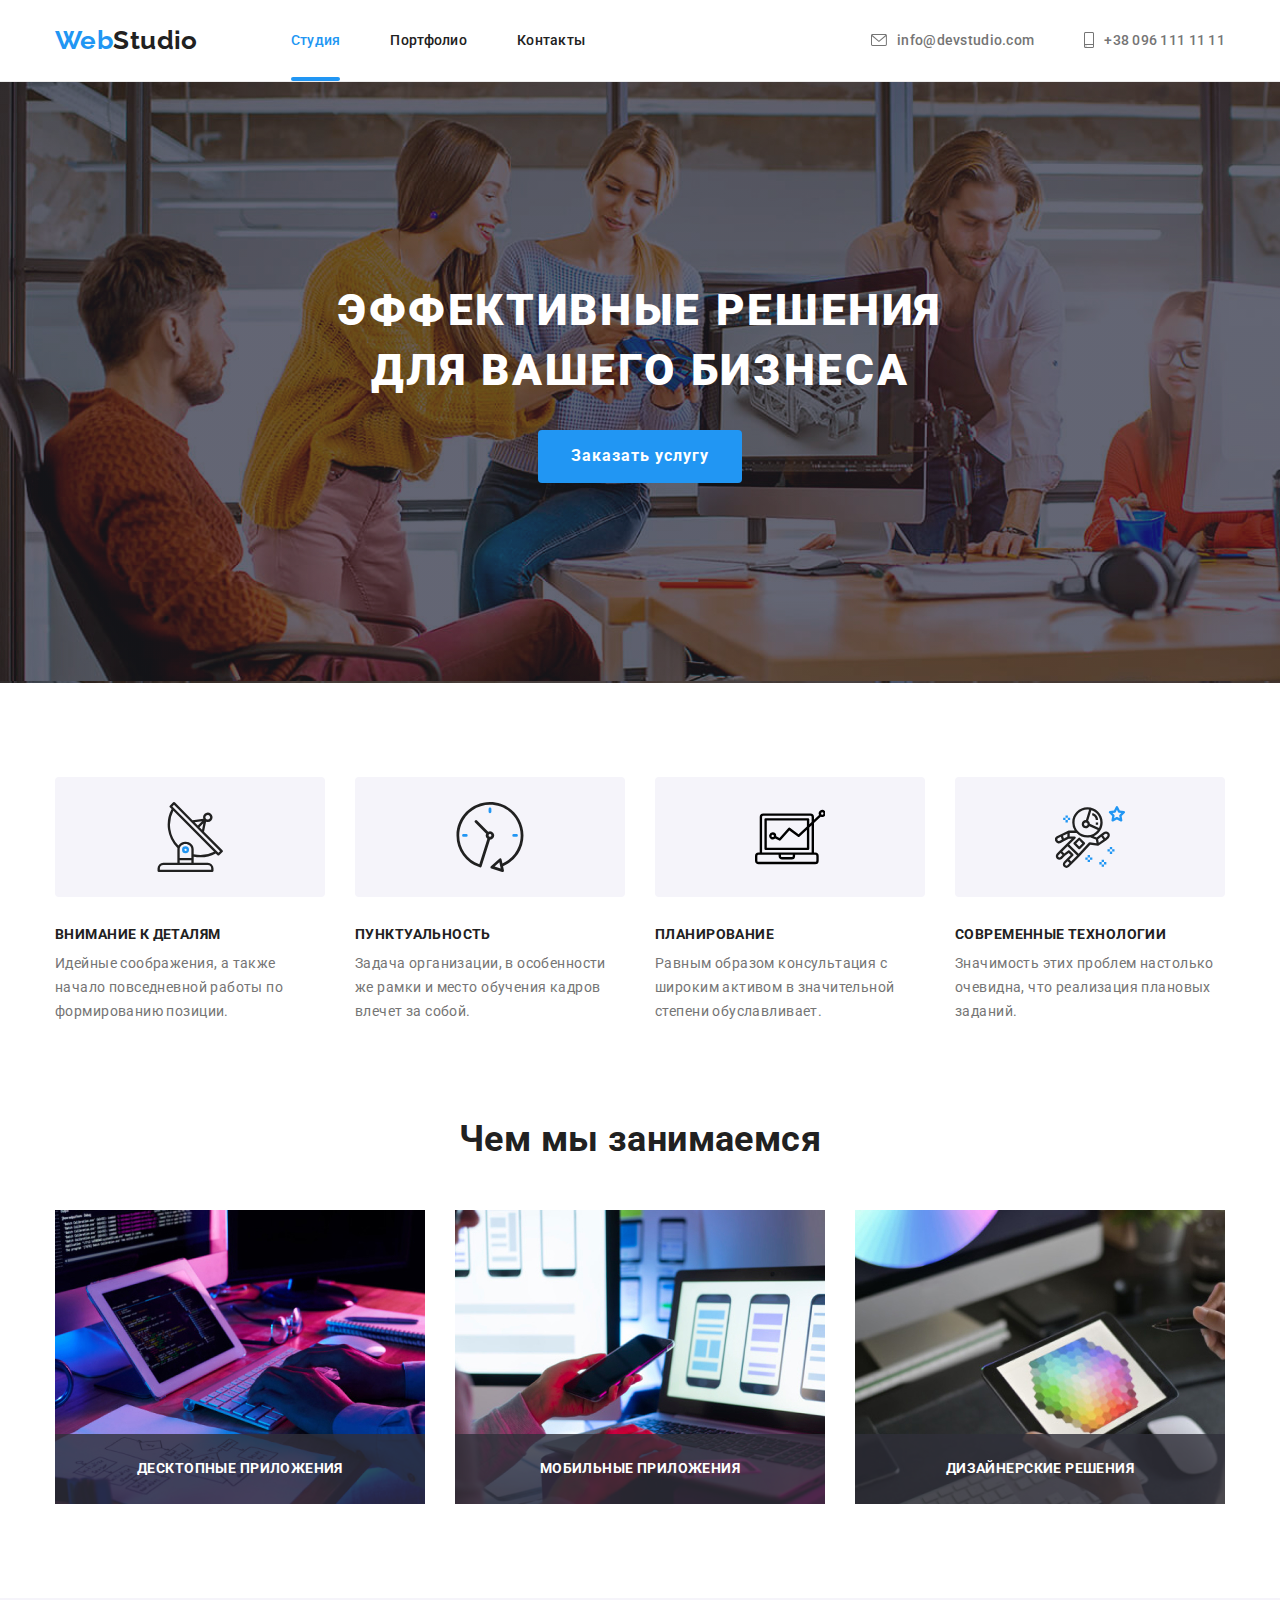
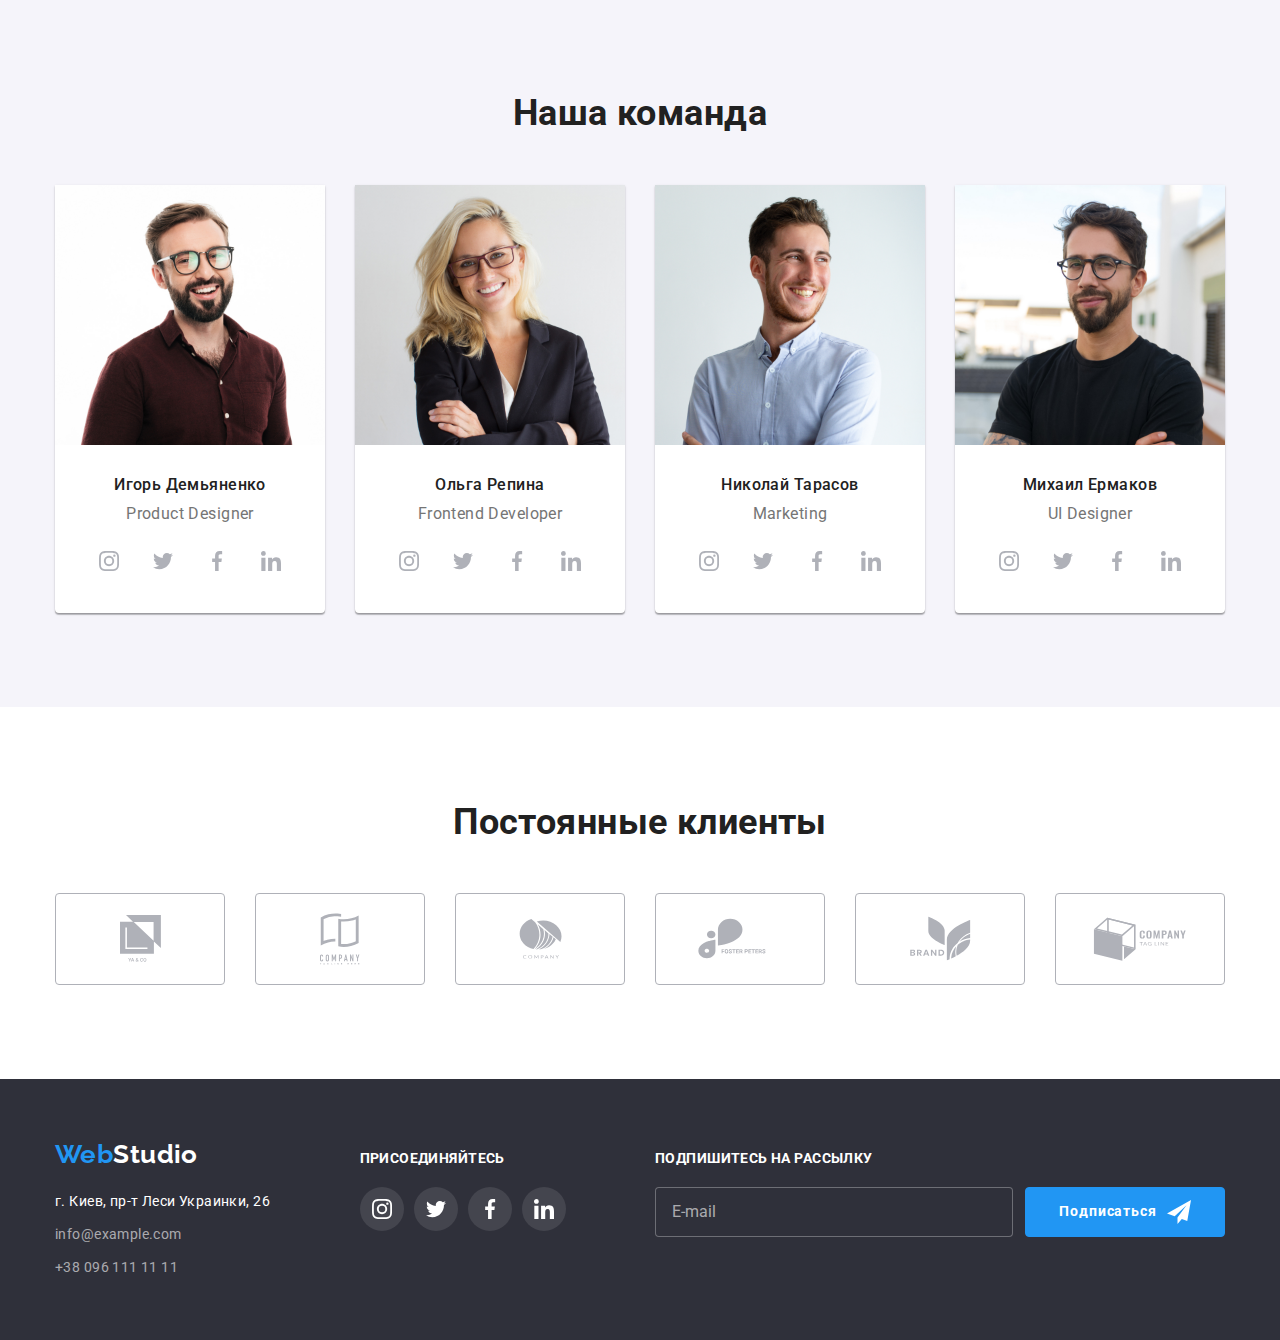
==== index.html @ b9727362 "Initial commit" ====
<!DOCTYPE html>
<html lang="ru">
  <head>
    <meta charset="UTF-8" />
    <meta http-equiv="X-UA-Compatible" content="IE=edge" />
    <meta name="viewport" content="width=device-width, initial-scale=1.0" />
    <title>HomeWork6</title>
    <link
      href="https://fonts.googleapis.com/css2?family=Raleway:wght@700&family=Roboto:wght@400;500;700;900&display=swap"
      rel="stylesheet"
    />
    <link
      rel="stylesheet"
      href="https://cdnjs.cloudflare.com/ajax/libs/modern-normalize/1.1.0/modern-normalize.min.css"
    />
    <link rel="stylesheet" href="./css/style.css" />
  </head>
  <body>
    <header class="page">
      <div class="container page-header">
        <nav class="page-nav">
          <a href="./index.html" class="logo link"><span class="logo-accent">Web</span>Studio</a>
          <ul class="site-nav page-list">
            <li class="item"><a href="./index.html" class="link current">Студия</a></li>
            <li class="item"><a href="./portfolio.html" class="link">Портфолио</a></li>
            <li class="item"><a href="/" class="link">Контакты</a></li>
          </ul>
        </nav>
        <ul class="contact page-list">
          <li class="item">
            <a class="link head" href="mailto:info@devstudio.com">
              <svg class="icon-mail">
                <use href="./images/icons.svg#icon-mail"></use>
              </svg>
              info@devstudio.com</a
            >
          </li>
          <li class="item">
            <a class="link head" href="tel:+380961111111">
              <svg class="icon-phone">
                <use href="./images/icons.svg#icon-phone"></use>
              </svg>
              +38 096 111 11 11</a
            >
          </li>
        </ul>
      </div>
    </header>
    <main>
      <section class="section service">
        <div class="container">
          <h1 class="service-title">Эффективные решения для вашего бизнеса</h1>
          <button type="button" class="service-button" data-modal-open>Заказать услугу</button>
        </div>
      </section>
      <section class="section advantages">
        <div class="container">
          <h2 class="visually-hidden">Преимуществa</h2>
          <ul class="advantages-list">
            <li class="item">
              <div class="item-icon">
                <svg class="advantages-icon">
                  <use href="./images/icons.svg#icon-telescop"></use>
                </svg>
              </div>
              <h3 class="advantages-title">Внимание к деталям</h3>
              <p class="advantages-description">
                Идейные соображения, а также начало повседневной работы по формированию позиции.
              </p>
            </li>
            <li class="item">
              <div class="item-icon">
                <svg class="advantages-icon">
                  <use href="./images/icons.svg#icon-clock"></use>
                </svg>
              </div>
              <h3 class="advantages-title">Пунктуальность</h3>
              <p class="advantages-description">
                Задача организации, в особенности же рамки и место обучения кадров влечет за собой.
              </p>
            </li>
            <li class="item">
              <div class="item-icon">
                <svg class="advantages-icon">
                  <use href="./images/icons.svg#icon-computer"></use>
                </svg>
              </div>
              <h3 class="advantages-title">Планирование</h3>
              <p class="advantages-description">
                Равным образом консультация с широким активом в значительной степени обуславливает.
              </p>
            </li>
            <li class="item">
              <div class="item-icon">
                <svg class="advantages-icon">
                  <use href="./images/icons.svg#icon-astronaut"></use>
                </svg>
              </div>
              <h3 class="advantages-title">Современные технологии</h3>
              <p class="advantages-description">
                Значимость этих проблем настолько очевидна, что реализация плановых заданий.
              </p>
            </li>
          </ul>
        </div>
      </section>
      <section class="section work">
        <div class="container">
          <h2 class="section-title">Чем мы занимаемся</h2>
          <ul class="work-list">
            <li class="item">
              <div class="card-work">
                <img src="./images/img1.jpg" alt="Программирование" />
                <p class="work-text">Десктопные приложения</p>
              </div>
            </li>
            <li class="item">
              <div class="card-work">
                <img src="./images/img2.jpg" alt="Приложения" />
                <p class="work-text">Мобильные приложения</p>
              </div>
            </li>
            <li class="item">
              <div class="card-work">
                <img src="./images/img3.jpg" alt="Моделирование" />
                <p class="work-text">Дизайнерские решения</p>
              </div>
            </li>
          </ul>
        </div>
      </section>
      <section class="section teams">
        <div class="container">
          <h2 class="section-title">Наша команда</h2>
          <ul class="teams-list">
            <li class="item">
              <div class="card">
                <div class="card-thumb">
                  <img src="./images/photo1.jpg" alt="Игорь Демьяненко" />
                </div>
                <div class="card-content">
                  <h3 class="teams-title">Игорь Демьяненко</h3>
                  <p class="teams-description">Product Designer</p>
                  <ul class="icon-list">
                    <li class="icon-item">
                      <a
                        href="https://www.instagram.com"
                        aria-label="instagram"
                        target="_blank"
                        rel="noreferrer noopener"
                      >
                        <svg class="icon-teams">
                          <use href="./images/icons.svg#icon-instagram"></use>
                        </svg>
                      </a>
                    </li>
                    <li class="icon-item">
                      <a
                        href="https://www.twitter.com"
                        aria-label="twitter"
                        target="_blank"
                        rel="noreferrer noopener"
                      >
                        <svg class="icon-teams">
                          <use href="./images/icons.svg#icon-twitter"></use>
                        </svg>
                      </a>
                    </li>
                    <li class="icon-item">
                      <a
                        href="https://www.facebook.com"
                        aria-label="facebook"
                        target="_blank"
                        rel="noreferrer noopener"
                      >
                        <svg class="icon-teams">
                          <use href="./images/icons.svg#icon-facebook"></use>
                        </svg>
                      </a>
                    </li>
                    <li class="icon-item">
                      <a
                        href="https://www.linkedin.com"
                        aria-label="linkedin"
                        target="_blank"
                        rel="noreferrer noopener"
                      >
                        <svg class="icon-teams">
                          <use href="./images/icons.svg#icon-linkedin"></use>
                        </svg>
                      </a>
                    </li>
                  </ul>
                </div>
              </div>
            </li>
            <li class="item">
              <div class="card">
                <div class="card-thumb">
                  <img src="./images/photo2.jpg" alt="Ольга Репина" />
                </div>
                <div class="card-content">
                  <h3 class="teams-title">Ольга Репина</h3>
                  <p class="teams-description">Frontend Developer</p>
                  <ul class="icon-list">
                    <li class="icon-item">
                      <a
                        href="https://www.instagram.com"
                        aria-label="instagram"
                        target="_blank"
                        rel="noreferrer noopener"
                      >
                        <svg class="icon-teams">
                          <use href="./images/icons.svg#icon-instagram"></use>
                        </svg>
                      </a>
                    </li>
                    <li class="icon-item">
                      <a
                        href="https://www.twitter.com"
                        aria-label="twitter"
                        target="_blank"
                        rel="noreferrer noopener"
                      >
                        <svg class="icon-teams">
                          <use href="./images/icons.svg#icon-twitter"></use>
                        </svg>
                      </a>
                    </li>
                    <li class="icon-item">
                      <a
                        href="https://www.facebook.com"
                        aria-label="facebook"
                        target="_blank"
                        rel="noreferrer noopener"
                      >
                        <svg class="icon-teams">
                          <use href="./images/icons.svg#icon-facebook"></use>
                        </svg>
                      </a>
                    </li>
                    <li class="icon-item">
                      <a
                        href="https://www.linkedin.com"
                        aria-label="linkedin"
                        target="_blank"
                        rel="noreferrer noopener"
                      >
                        <svg class="icon-teams">
                          <use href="./images/icons.svg#icon-linkedin"></use>
                        </svg>
                      </a>
                    </li>
                  </ul>
                </div>
              </div>
            </li>
            <li class="item">
              <div class="card">
                <div class="card-thumb">
                  <img src="./images/photo3.jpg" alt="Николай Тарасов" />
                </div>
                <div class="card-content">
                  <h3 class="teams-title">Николай Тарасов</h3>
                  <p class="teams-description">Marketing</p>
                  <ul class="icon-list">
                    <li class="icon-item">
                      <a
                        href="https://www.instagram.com"
                        aria-label="instagram"
                        target="_blank"
                        rel="noreferrer noopener"
                      >
                        <svg class="icon-teams">
                          <use href="./images/icons.svg#icon-instagram"></use>
                        </svg>
                      </a>
                    </li>
                    <li class="icon-item">
                      <a
                        href="https://www.twitter.com"
                        aria-label="twitter"
                        target="_blank"
                        rel="noreferrer noopener"
                      >
                        <svg class="icon-teams">
                          <use href="./images/icons.svg#icon-twitter"></use>
                        </svg>
                      </a>
                    </li>
                    <li class="icon-item">
                      <a
                        href="https://www.facebook.com"
                        aria-label="facebook"
                        target="_blank"
                        rel="noreferrer noopener"
                      >
                        <svg class="icon-teams">
                          <use href="./images/icons.svg#icon-facebook"></use>
                        </svg>
                      </a>
                    </li>
                    <li class="icon-item">
                      <a
                        href="https://www.linkedin.com"
                        aria-label="linkedin"
                        target="_blank"
                        rel="noreferrer noopener"
                      >
                        <svg class="icon-teams">
                          <use href="./images/icons.svg#icon-linkedin"></use>
                        </svg>
                      </a>
                    </li>
                  </ul>
                </div>
              </div>
            </li>
            <li class="item">
              <div class="card">
                <div class="card-thumb">
                  <img src="./images/photo4.jpg" alt="Михаил Ермаков" />
                </div>
                <div class="card-content">
                  <h3 class="teams-title">Михаил Ермаков</h3>
                  <p class="teams-description">UI Designer</p>
                  <ul class="icon-list">
                    <li class="icon-item">
                      <a
                        href="https://www.instagram.com"
                        aria-label="instagram"
                        target="_blank"
                        rel="noreferrer noopener"
                      >
                        <svg class="icon-teams">
                          <use href="./images/icons.svg#icon-instagram"></use>
                        </svg>
                      </a>
                    </li>
                    <li class="icon-item">
                      <a
                        href="https://www.twitter.com"
                        aria-label="twitter"
                        target="_blank"
                        rel="noreferrer noopener"
                      >
                        <svg class="icon-teams">
                          <use href="./images/icons.svg#icon-twitter"></use>
                        </svg>
                      </a>
                    </li>
                    <li class="icon-item">
                      <a
                        href="https://www.facebook.com"
                        aria-label="facebook"
                        target="_blank"
                        rel="noreferrer noopener"
                      >
                        <svg class="icon-teams">
                          <use href="./images/icons.svg#icon-facebook"></use>
                        </svg>
                      </a>
                    </li>
                    <li class="icon-item">
                      <a
                        href="https://www.linkedin.com"
                        aria-label="linkedin"
                        target="_blank"
                        rel="noreferrer noopener"
                      >
                        <svg class="icon-teams">
                          <use href="./images/icons.svg#icon-linkedin"></use>
                        </svg>
                      </a>
                    </li>
                  </ul>
                </div>
              </div>
            </li>
          </ul>
        </div>
      </section>
      <section class="section clients">
        <div class="container">
          <h2 class="section-title">Постоянные клиенты</h2>
          <ul class="clients-list">
            <li class="item-clients">
              <a class="" href="/">
                <svg class="icon-clients" width="41px" height="47px">
                  <use href="./images/icons.svg#icon-group-1"></use>
                </svg>
              </a>
            </li>
            <li class="item-clients">
              <a class="" href="/">
                <svg class="icon-clients" width="40px" height="52px">
                  <use href="./images/icons.svg#icon-group-2"></use>
                </svg>
              </a>
            </li>
            <li class="item-clients">
              <a class="" href="/">
                <svg class="icon-clients" width="43px" height="41px">
                  <use href="./images/icons.svg#icon-group-3"></use>
                </svg>
              </a>
            </li>
            <li class="item-clients">
              <a class="" href="/">
                <svg class="icon-clients" width="84px" height="41px">
                  <use href="./images/icons.svg#icon-group-4"></use>
                </svg>
              </a>
            </li>
            <li class="item-clients">
              <a class="" href="/">
                <svg class="icon-clients" width="63px" height="45px">
                  <use href="./images/icons.svg#icon-group-5"></use>
                </svg>
              </a>
            </li>
            <li class="item-clients">
              <a class="" href="/">
                <svg class="icon-clients" width="94px" height="44px">
                  <use href="./images/icons.svg#icon-group-6"></use>
                </svg>
              </a>
            </li>
          </ul>
        </div>
      </section>
    </main>
    <footer class="footer">
      <div class="container">
        <div class="footer-wraper">
          <div class="container-address">
            <a href="./index.html" class="logo link"><span class="logo-accent">Web</span>Studio</a>
            <address>
              <ul class="footer-list link">
                <li class="item">
                  <a
                    href="https://www.google.com/maps/place/%D0%B1%D1%83%D0%BB.+%D0%9B%D0%B5%D1%81%D0%B8+%D0%A3%D0%BA%D1%80%D0%B0%D0%B8%D0%BD%D0%BA%D0%B8,+26,+%D0%9A%D0%B8%D0%B5%D0%B2,+02000/@50.4265807,30.5383858,17z/data=!4m13!1m7!3m6!1s0x40d4cf0e033ecbe9:0x57a4dffefec77da0!2z0LHRg9C7LiDQm9C10YHQuCDQo9C60YDQsNC40L3QutC4LCAyNiwg0JrQuNC10LIsIDAyMDAw!3b1!8m2!3d50.4265807!4d30.5383858!3m4!1s0x40d4cf0e033ecbe9:0x57a4dffefec77da0!8m2!3d50.4265807!4d30.5383858"
                    target="_blank"
                    rel="noopener noreferrer"
                    class="address maps link"
                    >г. Киев, пр-т Леси Украинки, 26</a
                  >
                </li>
                <li class="item">
                  <a href="mailto:info@example.com" class="address link">info@example.com</a>
                </li>
                <li class="item">
                  <a href="tel:+380961111111" class="address link">+38 096 111 11 11</a>
                </li>
              </ul>
            </address>
          </div>
          <div class="container-address">
            <p class="description-footer">присоединяйтесь</p>
            <ul class="footer-list-icon">
              <li class="footer-item">
                <a
                  href="https://www.instagram.com"
                  aria-label="instagram"
                  target="_blank"
                  rel="noreferrer noopener"
                >
                  <svg class="icon-footer">
                    <use href="./images/icons.svg#icon-instagram"></use>
                  </svg>
                </a>
              </li>
              <li class="footer-item">
                <a
                  href="https://www.twitter.com"
                  aria-label="twitter"
                  target="_blank"
                  rel="noreferrer noopener"
                >
                  <svg class="icon-footer">
                    <use href="./images/icons.svg#icon-twitter"></use>
                  </svg>
                </a>
              </li>
              <li class="footer-item">
                <a
                  href="https://www.facebook.com"
                  aria-label="facebook"
                  target="_blank"
                  rel="noreferrer noopener"
                >
                  <svg class="icon-footer">
                    <use href="./images/icons.svg#icon-facebook"></use>
                  </svg>
                </a>
              </li>
              <li class="footer-item">
                <a
                  href="https://www.linkedin.com"
                  aria-label="linkedin"
                  target="_blank"
                  rel="noreferrer noopener"
                >
                  <svg class="icon-footer">
                    <use href="./images/icons.svg#icon-linkedin"></use>
                  </svg>
                </a>
              </li>
            </ul>
          </div>
          <div class="container-address">
            <p class="description-footer">Подпишитесь на рассылку</p>
            <form class="form-footer">
              <label class="form-footer-label">
                <input class="form-input-mail" type="email" name="mail" placeholder="E-mail" />
              </label>
              <button class="footer-button" type="submit">
                Подписаться
                <svg class="icon-footer-send">
                  <use href="./images/icons.svg#icon-icon-send"></use>
                </svg>
              </button>
            </form>
          </div>
        </div>
      </div>
    </footer>
    <div class="backdrop is-hidden" data-modal>
      <div class="modal">
        <button class="button-modal" type="button" data-modal-close>
          <svg class="svg-modal">
            <use href="./images/icons.svg#icon-close"></use>
          </svg>
        </button>
        <p class="modal-description">Оставьте свои данные, мы вам перезвоним</p>
        <form class="modal-form">
          <div class="modal-group">
            <label class="modal-form-label">
              <input class="modal-form-input" type="text" name="name" />
              <svg class="modal-form-svg">
                <use href="./images/icons.svg#icon-person-black"></use>
              </svg>
              <span class="label-text">Имя</span>
            </label>
          </div>
          <div class="modal-group">
            <label class="modal-form-label">
              <input class="modal-form-input" type="tel" name="tel" />
              <svg class="modal-form-svg">
                <use href="./images/icons.svg#icon-phone-black"></use>
              </svg>
              <span class="label-text">Телефон</span>
            </label>
          </div>
          <div class="modal-group">
            <label class="modal-form-label">
              <input class="modal-form-input" type="email" name="mail" />
              <svg class="modal-form-svg">
                <use href="./images/icons.svg#icon-email-black"></use>
              </svg>
              <span class="label-text">Почта</span>
            </label>
          </div>
          <div class="modal-group textarea">
            <label class="modal-form-label">
              <textarea
                class="modal-form-textarea"
                name="comment"
                cols="30"
                rows="10"
                placeholder="Введите текст"
              ></textarea>
              <span class="label-textarea">Комментарий</span>
            </label>
          </div>
          <label class="modal-form-checkbox">
            <input class="checkbox" type="checkbox" name="agree" />
            <span class="checkbox-icon"></span>
            Соглашаюсь с рассылкой и принимаю
            <a class="link-form" href="/">Условия договора</a>
          </label>
          <button class="button-form" type="submit">Отправить</button>
        </form>
      </div>
    </div>
    <script src="./js/modal.js"></script>
  </body>
</html>
---- css/style.css ----
:root {
  --primary-text-color: #757575;
  --title-text-color: #212121;
  --secondary-title-color: #ffffff;
  --background-color: #ffffff;
  --secondary-background-color: #f5f4fa;
  --third-background-color: #2f303a;
  --accent-color: #2196f3;
  --footer-text-color: rgba(255, 255, 255, 0.6);
  --accent-color-focus: #188ce8;
  --card-set-gap: 30px;
}

body {
  background-color: var(--background-color);
  color: var(--primary-text-color);

  font-size: 14px;
  font-family: 'Roboto', sans-serif;
  letter-spacing: 0.03em;
}

.container {
  margin-left: auto;
  margin-right: auto;
  padding: 0 15px;
  width: 1200px;
}

img {
  display: block;
  max-width: 100%;
  width: auto;
  height: auto;
}

.section {
  padding-top: 94px;
  padding-bottom: 94px;
}

.link {
  text-decoration: none;
}

.page-list,
.advantages-list,
.work-list,
.teams-list,
.footer-list,
.jobs-list,
.icon-list,
.clients-list,
.footer-list-icon {
  margin-top: 0;
  margin-bottom: 0;
  padding: 0;
  list-style: none;
}

.visually-hidden {
  position: absolute;
  width: 1px;
  height: 1px;
  margin: -1px;
  border: 0;
  padding: 0;

  white-space: nowrap;
  clip-path: inset(100%);
  clip: rect(0 0 0 0);
  overflow: hidden;
}

/* header */

.page {
  outline: 1px solid #ececec;
  background-color: var(--background-color);
}

.page-header {
  display: flex;
}

.logo {
  color: var(--title-text-color);

  font-family: 'Raleway', sans-serif;
  font-weight: 700;
  font-size: 26px;
  line-height: 1.2;
}

.logo-accent {
  color: var(--accent-color);
}

/* site-nav */
.page-nav {
  display: flex;
  align-items: center;
}

.site-nav {
  display: flex;
  margin-left: 93px;
}

.site-nav .item + .item {
  margin-left: 50px;
}

.contact {
  display: flex;
  margin-left: auto;
}

.contact .item + .item {
  margin-left: 50px;
}

.link.current {
  color: var(--accent-color);
}

.link.current::after {
  position: absolute;
  left: 0;
  bottom: 0;

  content: '';
  display: block;
  width: 100%;
  height: 4px;
  background-color: var(--accent-color);
  border-radius: 2px;
}

.site-nav a {
  position: relative;
  display: block;
  padding-top: 32px;
  padding-bottom: 32px;

  color: var(--title-text-color);
  font-weight: 500;
  line-height: 1.2;
  letter-spacing: 0.02em;

  transition: color 250ms cubic-bezier(0.4, 0, 0.2, 1);
}
.site-nav a:hover,
.site-nav a:focus {
  color: var(--accent-color);
}

.link.head {
  display: flex;
  align-items: center;
  padding-top: 32px;
  padding-bottom: 32px;

  color: var(--primary-text-color);
  font-weight: 500;
  line-height: 1.2;
  letter-spacing: 0.02em;
  fill: #757575;

  transition: color 250ms cubic-bezier(0.4, 0, 0.2, 1);
}

.link.head:hover,
.link.head:focus {
  color: var(--accent-color);
}

.icon-mail {
  margin-right: 10px;
  width: 16px;
  height: 12px;
  fill: currentColor;
}

.icon-phone {
  margin-right: 10px;
  width: 10px;
  height: 16px;
  fill: currentColor;
}

/* main */
/* service */

.service {
  max-width: 1600px;
  margin-left: auto;
  margin-right: auto;
  padding: 200px 0;

  background-color: var(--third-background-color);
  text-align: center;
  background-image: linear-gradient(to right, rgba(47, 48, 58, 0.4), rgba(47, 48, 58, 0.4)),
    url(../images/bgc.jpg);
}

.service-title {
  margin-top: 0;
  margin-bottom: 30px;
  margin-left: auto;
  margin-right: auto;
  width: 696px;

  color: var(--secondary-title-color);
  font-weight: 900;
  font-size: 44px;
  line-height: 1.36;
  letter-spacing: 0.06em;
  text-transform: uppercase;
}
.service-button {
  margin: 0 auto;

  border-radius: 4px;
  border: 1px solid transparent;
  padding: 10px 32px;
  min-width: 200px;

  color: var(--secondary-title-color);
  background-color: var(--accent-color);
  cursor: pointer;
  font-weight: 700;
  font-size: 16px;
  line-height: 1.88;
  display: flex;
  align-items: center;
  letter-spacing: 0.06em;

  transition: background-color 250ms cubic-bezier(0.4, 0, 0.2, 1);
}

.service-button:hover,
.service-button:focus {
  background-color: var(--accent-color-focus);
}

.section-title {
  margin-top: 0;
  margin-bottom: 50px;
  color: var(--title-text-color);

  font-size: 36px;
  line-height: 1.17;
  text-align: center;
}

/* section advantages*/

.advantages-title {
  margin-top: 0;
  margin-bottom: 10px;

  color: var(--title-text-color);
  font-size: 14px;
  line-height: 1.14;
  text-transform: uppercase;
}

.advantages-description {
  margin-top: 0;
  margin-bottom: 0;

  line-height: 1.71;
}

.advantages-list {
  display: flex;
  flex-wrap: wrap;
  margin-left: calc(-1 * var(--card-set-gap));
  margin-top: calc(-1 * var(--card-set-gap));
}

.advantages-list .item {
  flex-basis: calc(100% / 4 - var(--card-set-gap));
  margin-left: var(--card-set-gap);
  margin-top: var(--card-set-gap);
}

.item-icon {
  display: flex;
  justify-content: center;
  align-items: center;
  background: #f5f4fa;
  border-radius: 4px;
  margin-bottom: 30px;
  height: 120px;
}

.advantages-icon {
  width: 70px;
  height: 70px;
}

/* section work */

.section.work {
  padding-top: 0;
}

.work-list {
  display: flex;
  flex-wrap: wrap;
  margin-left: calc(-1 * var(--card-set-gap));
  margin-top: calc(-1 * var(--card-set-gap));
}

.work-list .item {
  flex-basis: calc(100% / 3 - var(--card-set-gap));
  margin-left: var(--card-set-gap);
  margin-top: var(--card-set-gap);
}

.card-work {
  position: relative;
}

.work-text {
  position: absolute;
  bottom: 0;
  left: 0;

  margin: 0;
  padding: 27px 0;
  width: 100%;
  background-color: rgba(47, 48, 58, 0.8);
  font-weight: 700;
  line-height: 1.14;
  text-align: center;
  text-transform: uppercase;
  color: var(--secondary-title-color);
}

/* section teams */

.section.teams {
  background-color: var(--secondary-background-color);
}

.teams-list {
  display: flex;
  flex-wrap: wrap;
  margin-left: calc(-1 * var(--card-set-gap));
  margin-top: calc(-1 * var(--card-set-gap));
}

.teams-list .item {
  flex-basis: calc(100% / 4 - var(--card-set-gap));
  margin-left: var(--card-set-gap);
  margin-top: var(--card-set-gap);

  text-align: center;
}

.card {
  background-color: var(--secondary-title-color);
  box-shadow: 0px 1px 3px rgba(0, 0, 0, 0.12), 0px 1px 1px rgba(0, 0, 0, 0.14),
    0px 2px 1px rgba(0, 0, 0, 0.2);
  border-radius: 0px 0px 4px 4px;
}

.card-content {
  padding: 30px 0;
}

.teams-title {
  margin-top: 0;
  margin-bottom: 10px;

  color: var(--title-text-color);
  font-weight: 500;
  font-size: 16px;
  line-height: 1.19;
}

.teams-description {
  margin-top: 0;
  margin-bottom: 16px;

  font-size: 16px;
  line-height: 1.19;
}

.icon-list {
  display: flex;
  flex-wrap: wrap;
  justify-content: center;
}

.icon-item + .icon-item {
  margin-left: 10px;
}

.icon-item a {
  display: flex;
  align-items: center;
  justify-content: center;
  width: 44px;
  height: 44px;
  border-radius: 50%;
  fill: #afb1b8;

  transition: background-color 250ms cubic-bezier(0.4, 0, 0.2, 1),
    fill 250ms cubic-bezier(0.4, 0, 0.2, 1);
}

.icon-item a:hover,
.icon-item a:focus {
  background-color: var(--accent-color);
  fill: #ffffff;
}

.icon-teams {
  width: 20px;
  height: 20px;
}

/* section clients */
.clients-list {
  display: flex;
  flex-wrap: wrap;
  justify-content: space-between;
}

.item-clients + .item-clients {
  margin-left: 30px;
}

.item-clients a {
  display: flex;
  align-items: center;
  justify-content: center;
  width: 170px;
  height: 92px;
  fill: #afb1b8;
  border: 1px solid #afb1b8;
  border-radius: 4px;

  transition: fill 250ms cubic-bezier(0.4, 0, 0.2, 1), border 250ms cubic-bezier(0.4, 0, 0.2, 1);
}

.item-clients a:hover,
.item-clients a:focus {
  fill: var(--accent-color);
  border: 1px solid var(--accent-color);
}

/* footer */
.footer-wraper {
  display: flex;
  flex-wrap: wrap;
  align-items: baseline;
  justify-content: space-between;
  padding: 0;
}

.footer {
  padding: 60px 0;
  background-color: var(--third-background-color);
}

.footer .logo {
  display: block;
  margin-bottom: 20px;

  color: var(--secondary-title-color);
}

.address {
  color: var(--footer-text-color);

  font-style: normal;
  line-height: 1.71;

  transition: color 250ms cubic-bezier(0.4, 0, 0.2, 1);
}
.address:hover,
.address:focus {
  color: var(--accent-color);
}

.address.maps {
  color: var(--secondary-title-color);
}

.footer-list .item:not(:last-child) {
  margin-bottom: 9px;
}
.description-footer {
  margin-top: 0;
  margin-bottom: 20px;
  font-weight: 700;
  line-height: 1.14;
  text-transform: uppercase;
  color: var(--secondary-title-color);
}

.footer-list-icon {
  display: flex;
  flex-wrap: wrap;
}

.footer-item + .footer-item {
  margin-left: 10px;
}

.footer-item a {
  display: flex;
  align-items: center;
  justify-content: center;
  width: 44px;
  height: 44px;
  border-radius: 50%;
  background-color: rgba(255, 255, 255, 0.1);

  transition: background-color 250ms cubic-bezier(0.4, 0, 0.2, 1);
}

.icon-footer {
  fill: var(--background-color);
  width: 20px;
  height: 20px;
}

.footer-item a:hover,
.footer-item a:focus {
  background-color: var(--accent-color);
}

.form-footer {
  display: flex;
}

.form-input-mail {
  width: 358px;
  height: 50px;
  padding-left: 16px;
  padding-top: 15px;
  padding-bottom: 15px;
  margin-right: 12px;
  outline: none;
  border: 1px solid rgba(255, 255, 255, 0.3);
  border-radius: 4px;
  background-color: var(--third-background-color);
  color: var(--secondary-title-color);
}

.form-footer-label:focus-within > .form-input-mail {
  border-color: var(--accent-color);
}

.form-input-mail::placeholder {
  font-size: 16px;
  line-height: 1.25;
  color: rgba(255, 255, 255, 0.6);
}

.footer-button {
  display: flex;
  align-items: center;
  justify-content: center;

  width: 200px;
  border-radius: 4px;
  border: 1px solid var(--accent-color);
  background-color: var(--accent-color);

  font-weight: 700;
  line-height: 1.88;
  letter-spacing: 0.06em;
  color: var(--secondary-title-color);
  cursor: pointer;
}

.icon-footer-send {
  margin-left: 10px;
  width: 24px;
  height: 24px;
}

/* portfolio */

/* main Работы */

.list-button:hover,
.list-button:focus {
  color: var(--secondary-title-color);
  background-color: var(--accent-color);
  box-shadow: 0px 3px 1px rgba(0, 0, 0, 0.1), 0px 1px 2px rgba(0, 0, 0, 0.08),
    0px 2px 2px rgba(0, 0, 0, 0.12);
}

.list-button {
  padding: 6px 22px;
  border: 1px solid transparent;
  border-radius: 4px;

  font-weight: 500;
  font-size: 16px;
  line-height: 1.62;
  text-align: center;

  transition: color 250ms cubic-bezier(0.4, 0, 0.2, 1),
    background-color 250ms cubic-bezier(0.4, 0, 0.2, 1),
    box-shadow 250ms cubic-bezier(0.4, 0, 0.2, 1);
}
.jobs-list.button {
  display: flex;
  margin-bottom: 50px;
  justify-content: center;
}

.button .item + .item {
  margin-left: 8px;
}

.list-button.active {
  background-color: var(--accent-color);
  color: var(--secondary-title-color);
}

.jobs-title {
  margin-top: 0;
  margin-bottom: 4px;

  color: var(--title-text-color);
  font-size: 18px;
  line-height: 2;
  letter-spacing: 0.06em;
}

.jobs-description {
  margin-top: 0;
  margin-bottom: 0;

  color: var(--primary-text-color);
  font-size: 16px;
  line-height: 1.88;
}

.jobs-card {
  border: 1px solid rgba(238, 238, 238, 1);
}

.card-img {
  position: relative;
  overflow: hidden;
}

.card-text {
  position: absolute;
  top: 0;
  left: 0;

  margin: 0;
  padding: 63px 24px;
  height: 100%;
  font-size: 18px;
  line-height: 1.56;
  color: var(--secondary-title-color);
  background-color: rgba(33, 150, 243, 0.9);
  opacity: 0;
  transform: translateY(100%);
  transition: transform 250ms cubic-bezier(0.4, 0, 0.2, 1);
}

.jobs-card:hover .card-text,
.jobs-card:focus .card-text {
  opacity: 1;
  transform: translateY(0);
}

.card-link {
  display: flex;
  flex-wrap: wrap;
  margin-top: calc(-1 * var(--card-set-gap));
  margin-left: calc(-1 * var(--card-set-gap));
}

.card-link .item {
  flex-basis: calc(100% / 3 - var(--card-set-gap));
  margin-top: var(--card-set-gap);
  margin-left: var(--card-set-gap);
}

.img-content {
  padding: 20px 24px;
}

.jobs-card a {
  display: block;

  transition: box-shadow 250ms cubic-bezier(0.4, 0, 0.2, 1);
}

.jobs-card a:hover {
  box-shadow: 0px 1px 1px rgba(0, 0, 0, 0.12), 0px 4px 4px rgba(0, 0, 0, 0.06),
    1px 4px 6px rgba(0, 0, 0, 0.16);
}

/* modal */
.backdrop.is-hidden {
  opacity: 0;
  pointer-events: none;
  visibility: hidden;
}

.backdrop {
  position: fixed;
  top: 0;
  left: 0;
  width: 100%;
  height: 100%;
  background-color: rgba(0, 0, 0, 0.2);
  opacity: 1;

  transition: opacity 250ms cubic-bezier(0.4, 0, 0.2, 1);
}

.backdrop.is-hidden .modal {
  transform: scale(0.9) translate(-50%, -50%);
}

.modal {
  position: absolute;
  top: 50%;
  left: 50%;
  min-width: 528px;
  min-height: 581px;
  background-color: var(--background-color);

  transform: scale(1) translate(-50%, -50%);
  transition: transform 250ms cubic-bezier(0.4, 0, 0.2, 1);
}

.button-modal {
  display: block;
  margin-left: auto;
  padding-top: 8px;
  padding-right: 8px;
  border: 0;
  background-color: #ffffff;
}

.svg-modal {
  width: 30px;
  height: 30px;
  fill: #000;
  stroke: rgba(0, 0, 0, 0.1);
  cursor: pointer;
  transition: fill 250ms cubic-bezier(0.4, 0, 0.2, 1);
}

.button-modal:focus .svg-modal {
  fill: var(--accent-color);
}

.svg-modal:hover {
  fill: var(--accent-color);
}

.modal-form {
  padding-left: 40px;
  padding-right: 40px;
}

.modal-description {
  margin: 0;
  margin-bottom: 30px;
  font-weight: 700;
  font-size: 20px;
  line-height: 1.15;
  text-align: center;

  color: var(--title-text-color);
}

.modal-group {
  position: relative;
  margin-bottom: 28px;
}

.modal-form-label {
  display: block;
}

.modal-group.textarea {
  margin-bottom: 20px;
}

.modal-form-label:focus-within > .modal-form-svg {
  fill: var(--accent-color);
}
.modal-form-label:focus-within > .modal-form-input {
  border-color: var(--accent-color);
}

.label-text {
  position: absolute;
  top: -50%;
  left: 0;
}

.modal-form-svg {
  position: absolute;
  width: 18px;
  height: 18px;
  top: 50%;
  left: 12px;
  transform: translateY(-50%);
  fill: #000;
}

.modal-form-input {
  padding-left: 42px;
  width: 100%;
  height: 40px;
  outline: none;
  border: 1px solid rgba(33, 33, 33, 0.2);
  border-radius: 4px;
}

.modal-form-label:focus-within > .modal-form-input {
  border-color: #2196f3;
}

.label-text,
.label-textarea {
  margin-bottom: 4px;
}

.label-textarea {
  position: absolute;
  top: -25%;
  left: 0;
  transform: translateY(80%);
}
.modal-form-textarea {
  padding: 12px 16px;
  resize: none;
  width: 100%;
  height: 130px;
  outline: none;
  border: 1px solid rgba(33, 33, 33, 0.2);
  border-radius: 4px;
}

.modal-form-textarea:focus {
  border-color: var(--accent-color);
}

.modal-form-textarea::placeholder {
  font-size: 14px;
  line-height: 1.14;
  letter-spacing: 0.01em;
  color: rgba(117, 117, 117, 0.5);
}

.modal-form-checkbox {
  display: flex;
  justify-content: center;
  margin-bottom: 30px;
}

.checkbox {
  position: absolute;
  width: 1px;
  height: 1px;
  border: 0;
  padding: 0;
  clip: rect(0 0 0 0);
  overflow: hidden;
}

.checkbox-icon {
  display: block;
  margin-right: 7px;
  width: 16px;
  height: 15px;
  border: 2px solid var(--title-text-color);
  border-radius: 2px;
}

.checkbox:checked + .checkbox-icon {
  border-color: var(--accent-color);
  background-color: var(--accent-color);
  background-image: url(../images/icon-check.svg);
  background-size: contain;
  background-origin: border-box;
}

.link-form {
  margin-left: 5px;
  color: var(--accent-color);
}

.button-form {
  display: flex;
  justify-content: center;

  margin: 0 auto;
  border-radius: 4px;
  border: 1px solid transparent;
  box-shadow: 0px 4px 4px rgba(0, 0, 0, 0.15);
  padding: 10px 32px;
  min-width: 200px;
  color: var(--secondary-title-color);
  background-color: var(--accent-color);
  cursor: pointer;
  font-weight: 700;
  font-size: 16px;
  line-height: 1.88;
  letter-spacing: 0.06em;

  transition: background-color 250ms cubic-bezier(0.4, 0, 0.2, 1);
}
.button-form:hover,
.button-form:focus {
  background-color: var(--accent-color-focus);
}
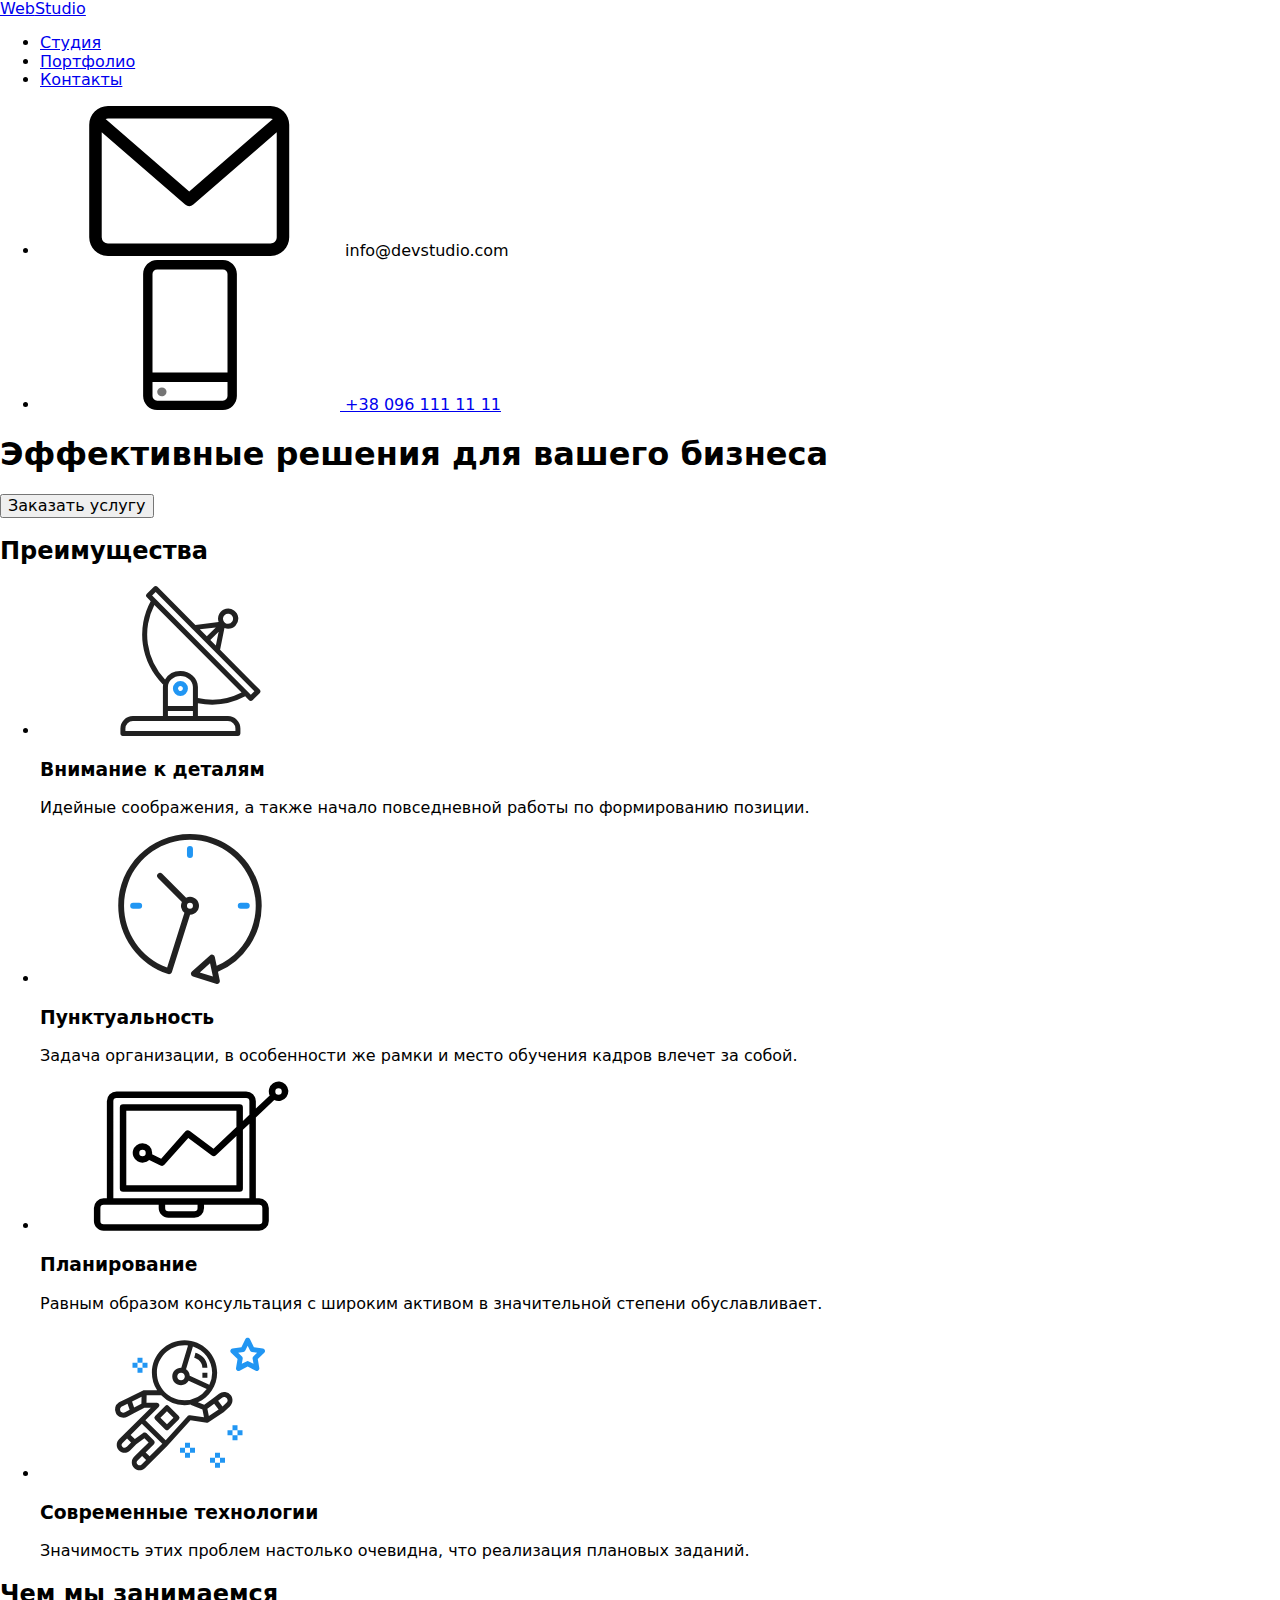
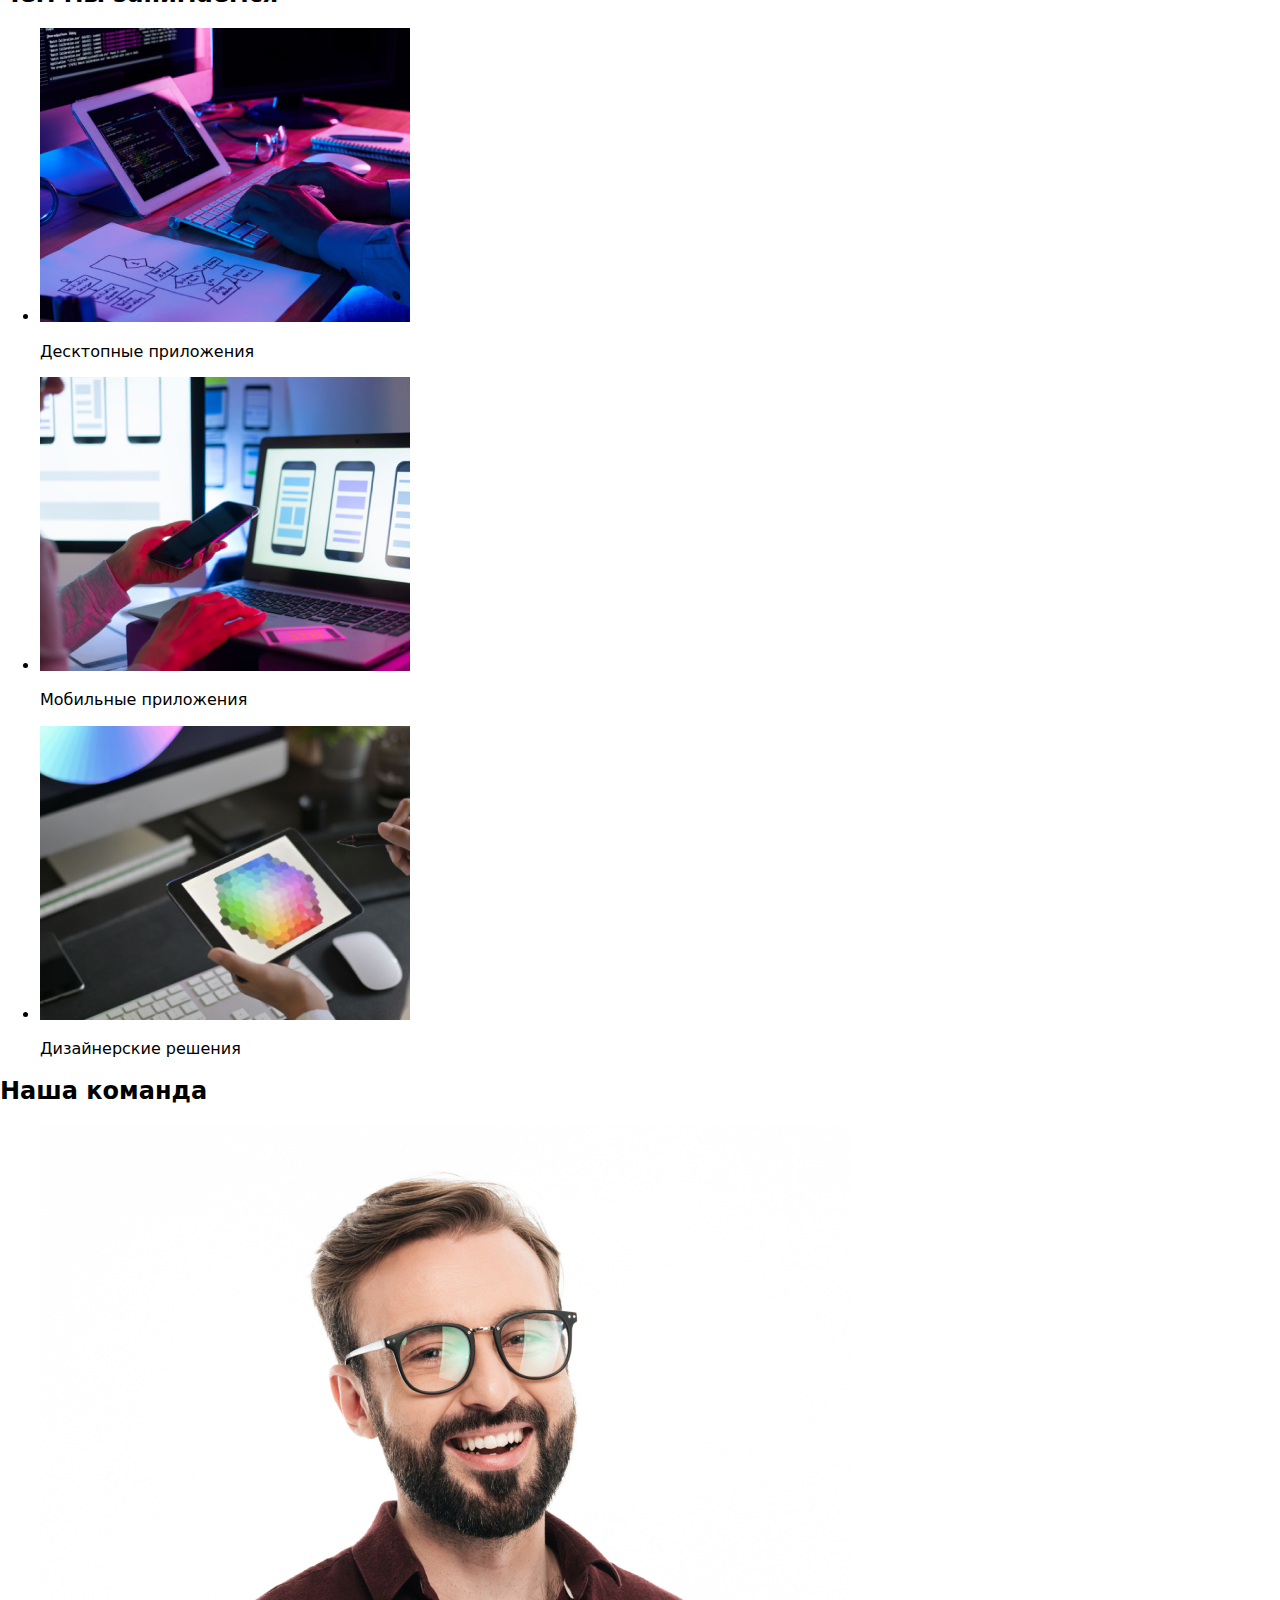
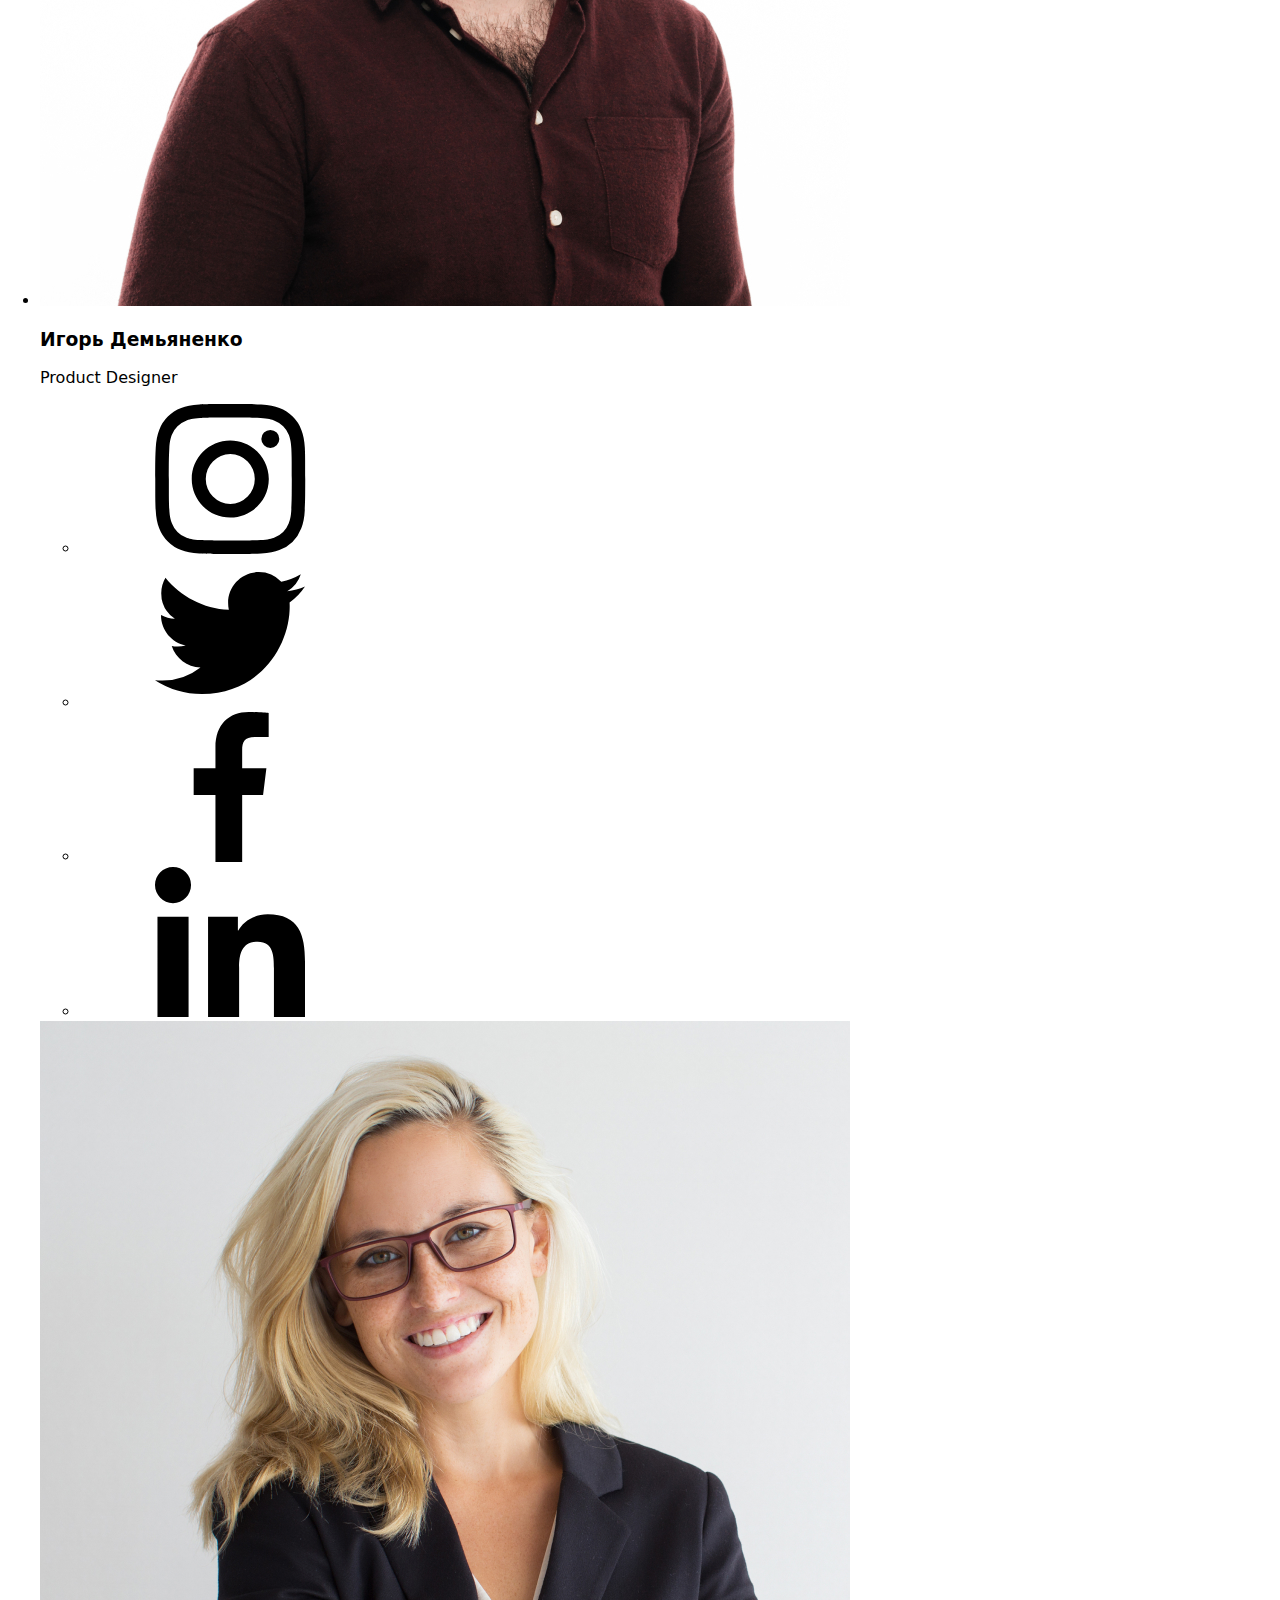
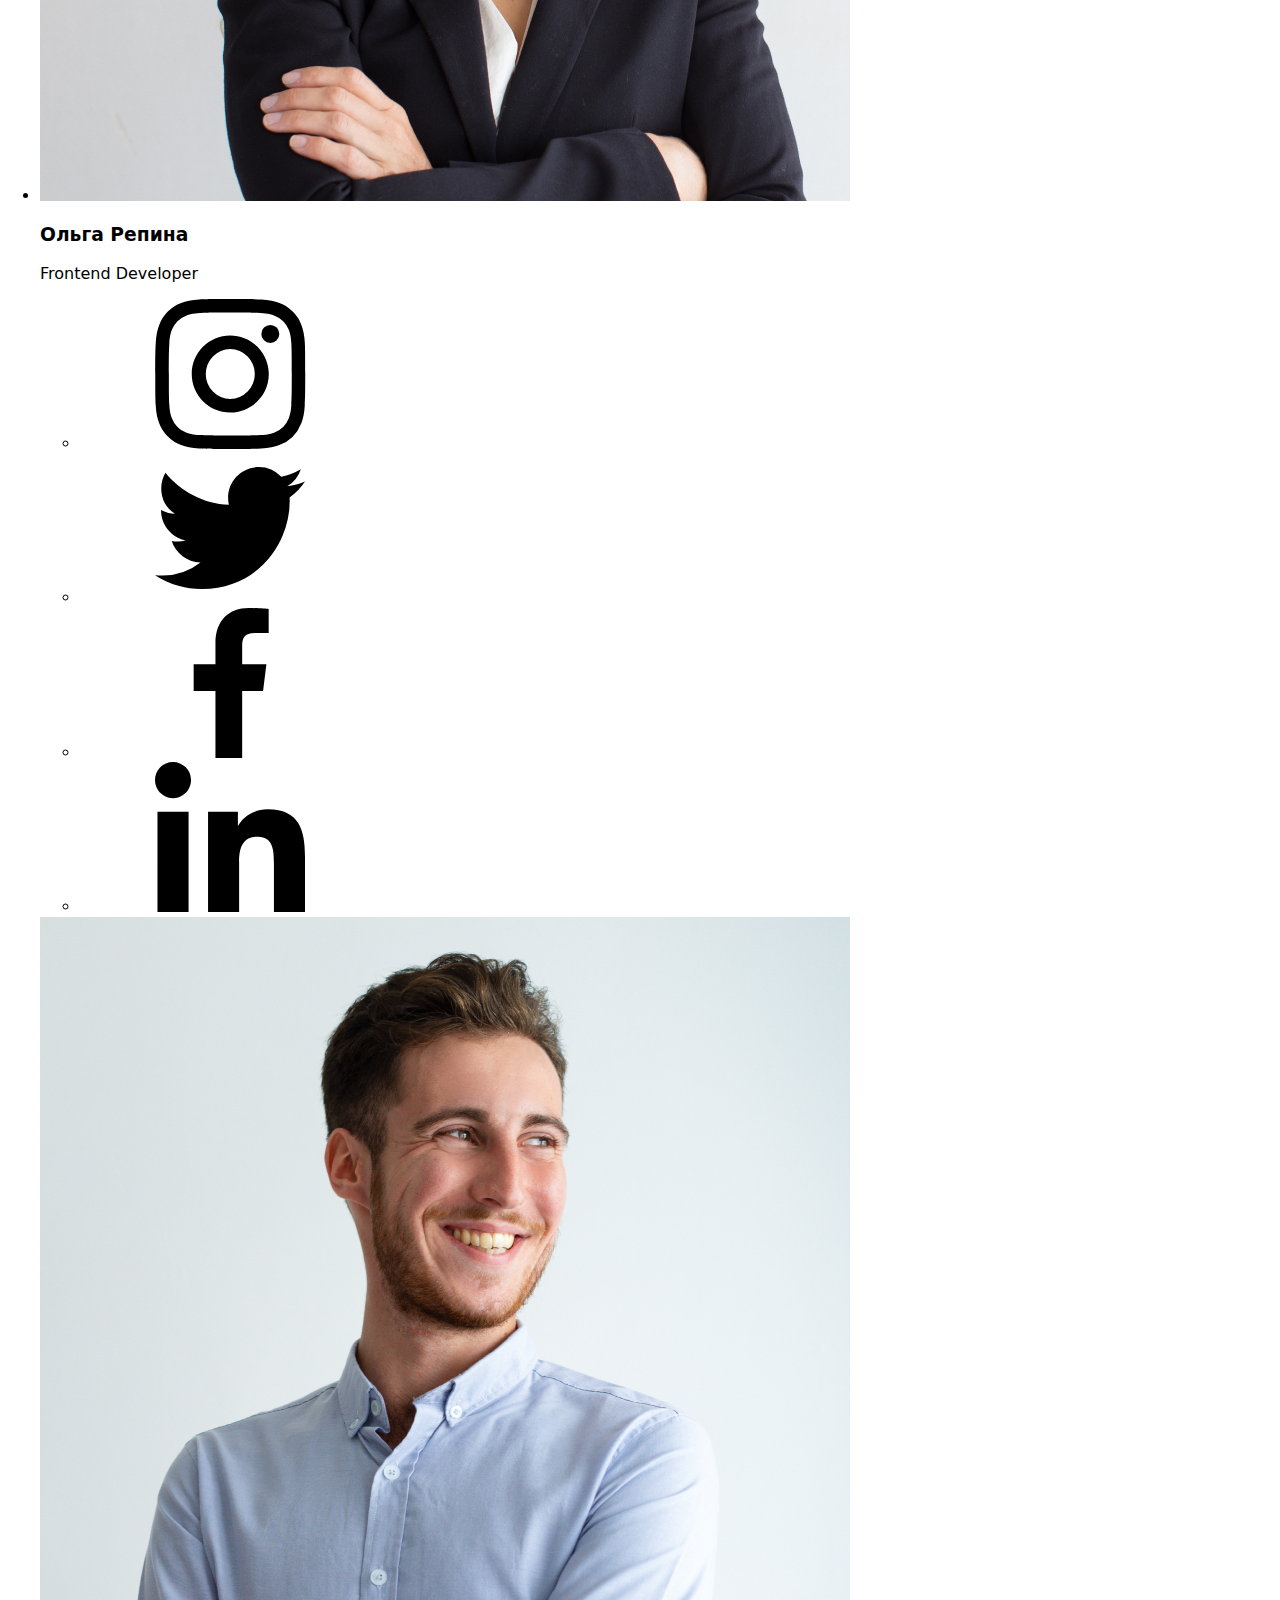
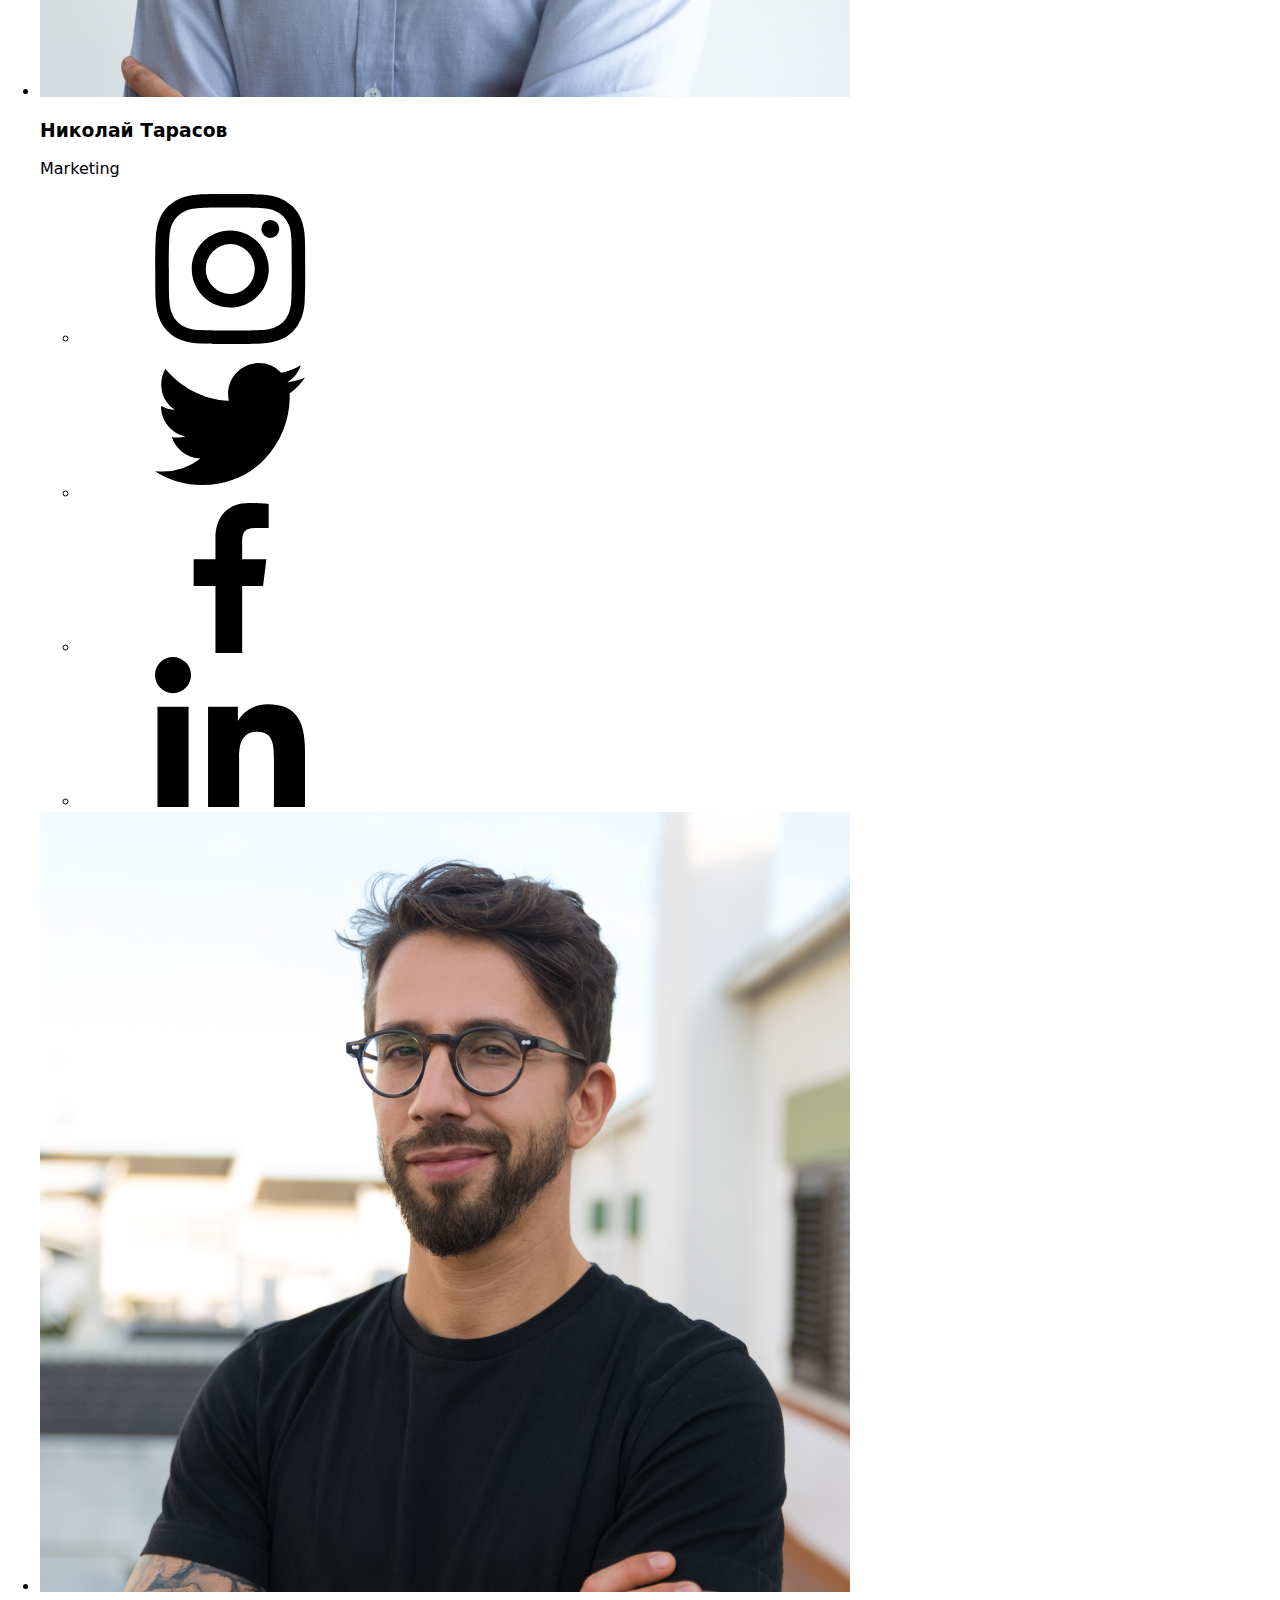
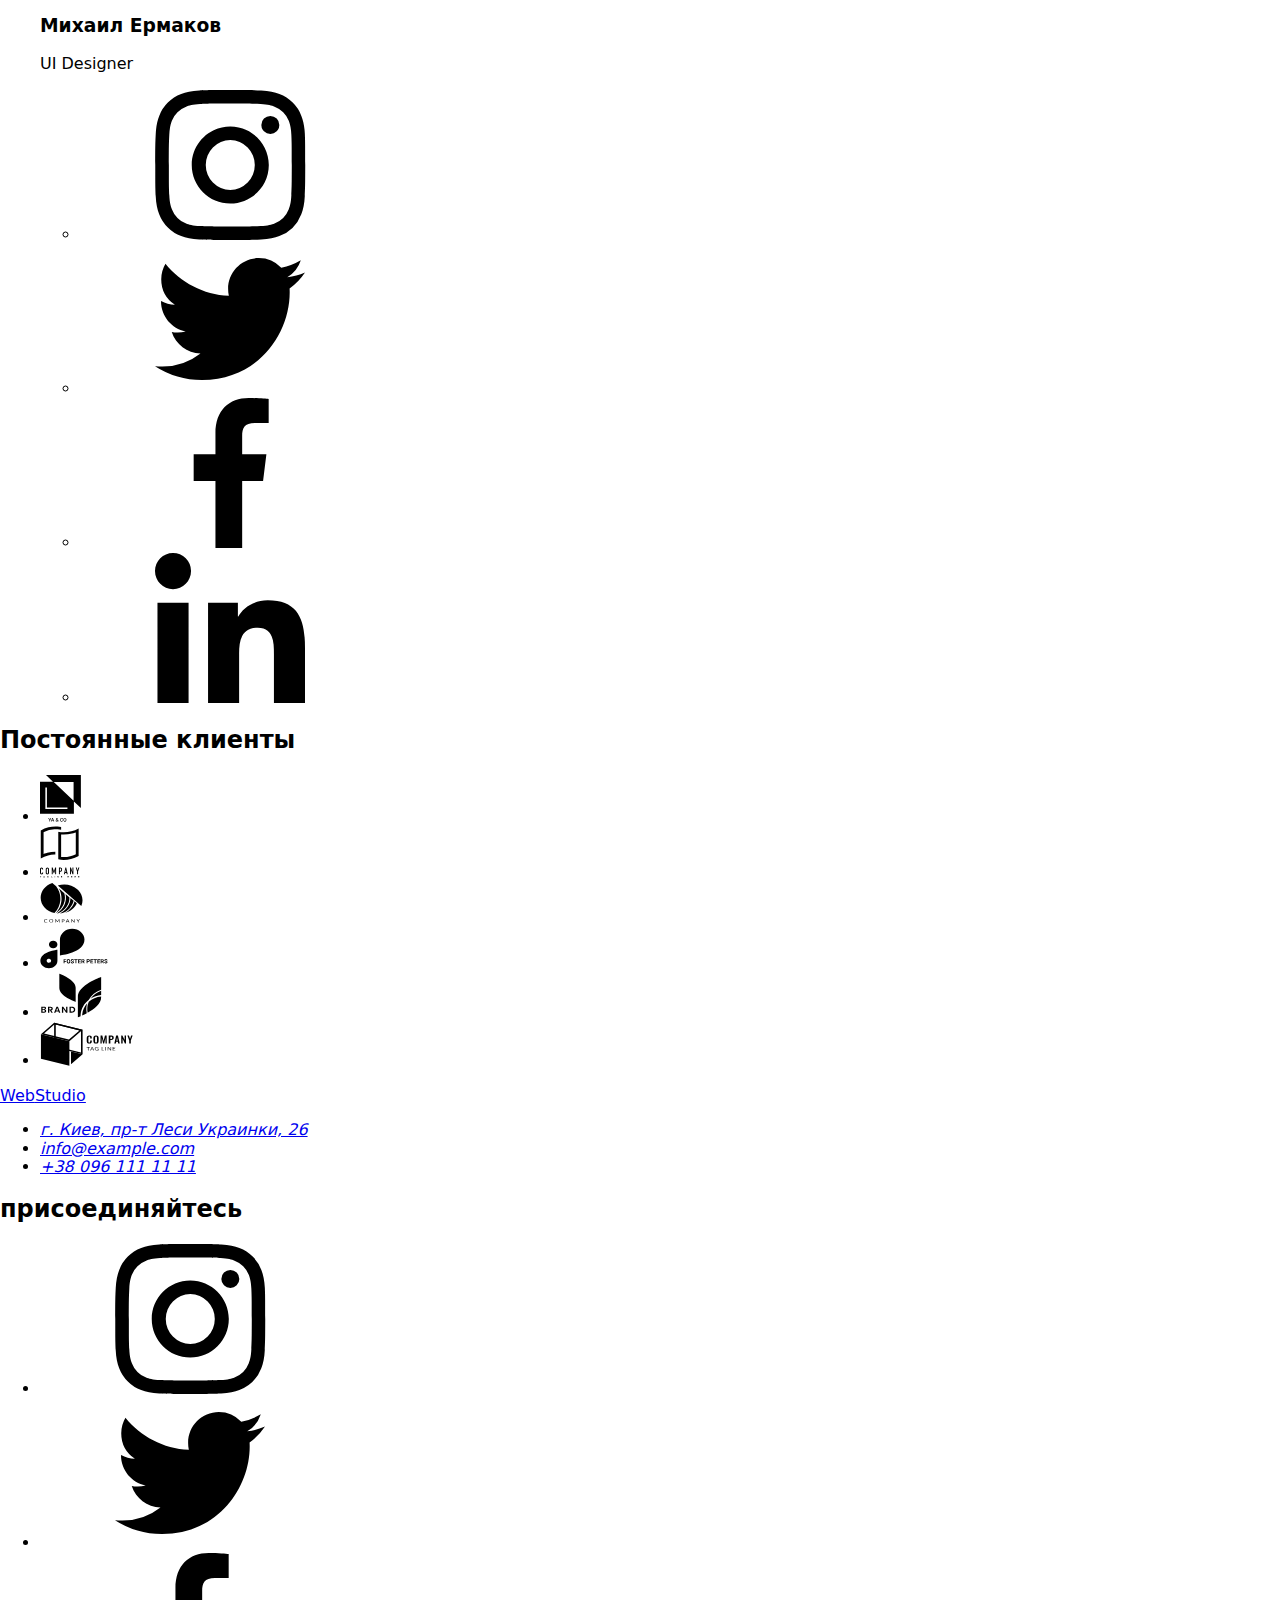
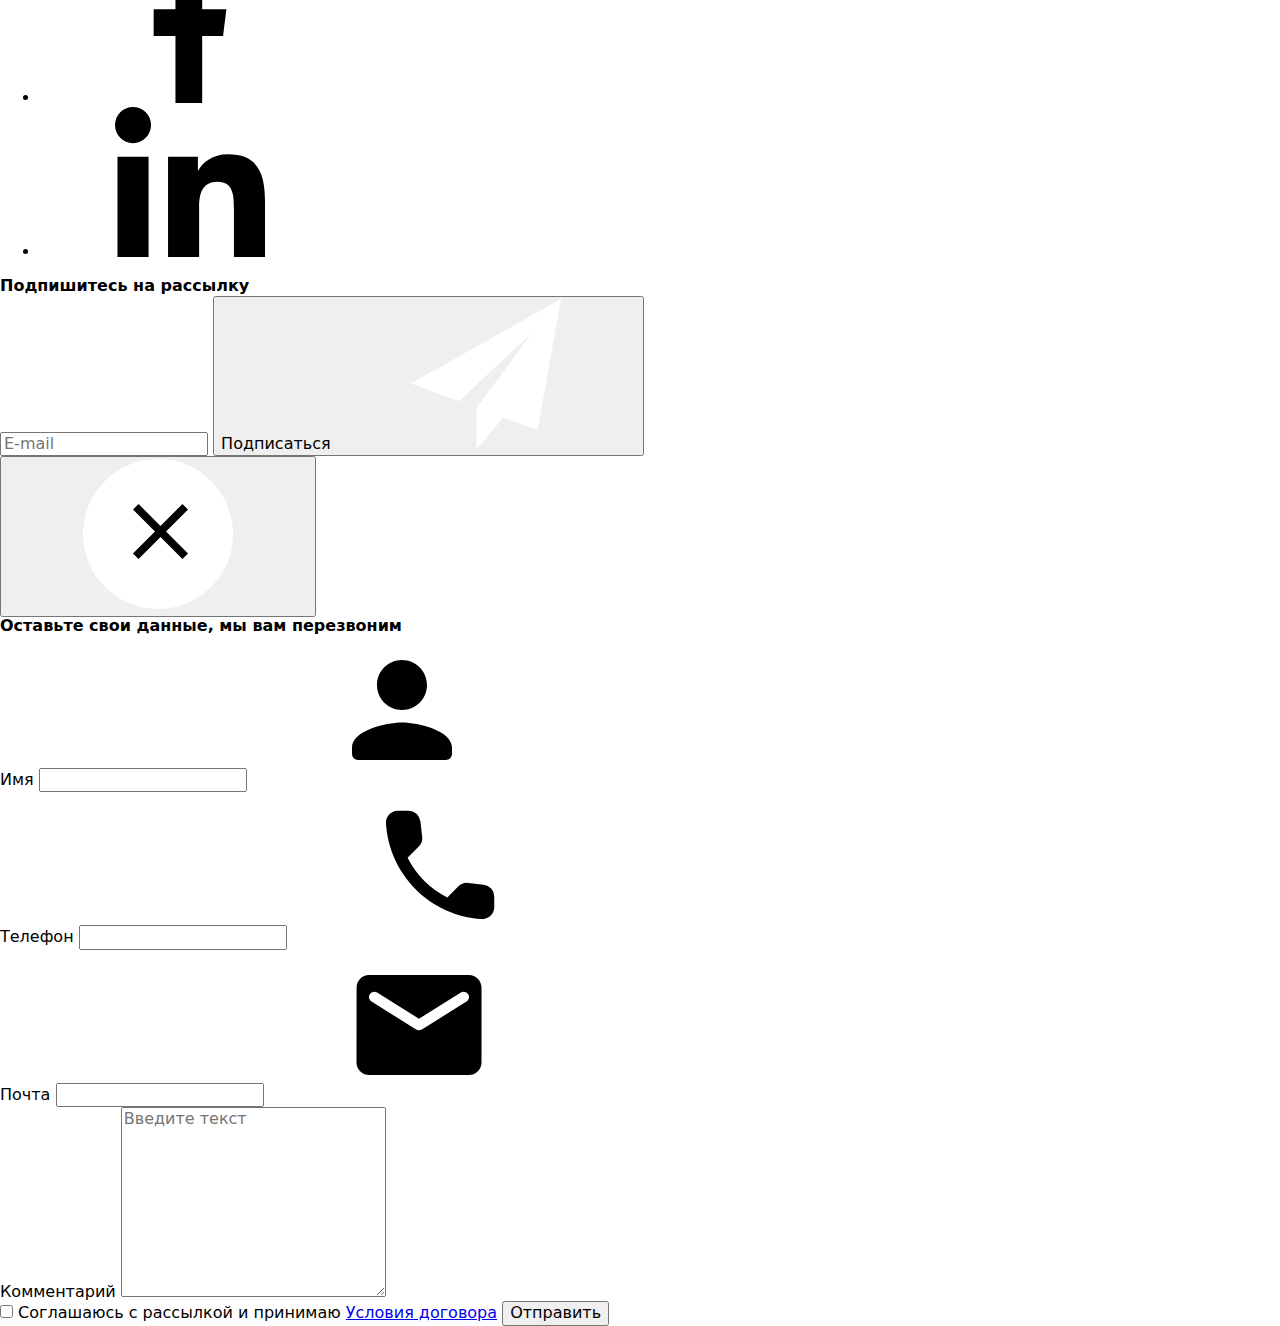
==== commit f5c2a106: "add" ====
--- a/index.html
+++ b/index.html
@@ -4,7 +4,7 @@
     <meta charset="UTF-8" />
     <meta http-equiv="X-UA-Compatible" content="IE=edge" />
     <meta name="viewport" content="width=device-width, initial-scale=1.0" />
-    <title>HomeWork6</title>
+    <title>HomeWork7</title>
     <link
       href="https://fonts.googleapis.com/css2?family=Raleway:wght@700&family=Roboto:wght@400;500;700;900&display=swap"
       rel="stylesheet"
@@ -13,31 +13,40 @@
       rel="stylesheet"
       href="https://cdnjs.cloudflare.com/ajax/libs/modern-normalize/1.1.0/modern-normalize.min.css"
     />
-    <link rel="stylesheet" href="./css/style.css" />
+    <link rel="stylesheet" href="./css/main.min.css" />
   </head>
   <body>
-    <header class="page">
+    <header class="header header--border">
       <div class="container page-header">
-        <nav class="page-nav">
-          <a href="./index.html" class="logo link"><span class="logo-accent">Web</span>Studio</a>
-          <ul class="site-nav page-list">
-            <li class="item"><a href="./index.html" class="link current">Студия</a></li>
-            <li class="item"><a href="./portfolio.html" class="link">Портфолио</a></li>
-            <li class="item"><a href="/" class="link">Контакты</a></li>
+        <nav class="navigation">
+          <a href="./index.html" class="logo logo__theme--light link">
+            <span class="logo__accent">Web</span>Studio</a
+          >
+
+          <ul class="navigation__list list">
+            <li class="navigation__item">
+              <a href="./index.html" class="navigation__link navigation__link--current link"
+                >Студия</a
+              >
+            </li>
+            <li class="navigation__item">
+              <a href="./portfolio.html" class="navigation__link link">Портфолио</a>
+            </li>
+            <li class="navigation__item"><a href="/" class="navigation__link link">Контакты</a></li>
           </ul>
         </nav>
-        <ul class="contact page-list">
-          <li class="item">
-            <a class="link head" href="mailto:info@devstudio.com">
-              <svg class="icon-mail">
+        <ul class="contact list">
+          <li class="contact__item">
+            <a class="contact__link link" hrel="mailto:info@devstudio.com">
+              <svg class="contact__icon">
                 <use href="./images/icons.svg#icon-mail"></use>
               </svg>
               info@devstudio.com</a
             >
           </li>
-          <li class="item">
-            <a class="link head" href="tel:+380961111111">
-              <svg class="icon-phone">
+          <li class="contact__item">
+            <a class="contact__link link" href="tel:+380961111111">
+              <svg class="contact__icon">
                 <use href="./images/icons.svg#icon-phone"></use>
               </svg>
               +38 096 111 11 11</a
@@ -47,381 +56,393 @@
       </div>
     </header>
     <main>
-      <section class="section service">
+      <section class="service service--overlay">
         <div class="container">
-          <h1 class="service-title">Эффективные решения для вашего бизнеса</h1>
-          <button type="button" class="service-button" data-modal-open>Заказать услугу</button>
+          <h1 class="service__title">Эффективные решения для вашего бизнеса</h1>
+          <button
+            class="service__button service__button--active button"
+            type="button"
+            data-modal-open
+          >
+            Заказать услугу
+          </button>
         </div>
       </section>
-      <section class="section advantages">
+      <section class="advantages">
         <div class="container">
           <h2 class="visually-hidden">Преимуществa</h2>
-          <ul class="advantages-list">
-            <li class="item">
-              <div class="item-icon">
-                <svg class="advantages-icon">
+          <ul class="advantages__list list">
+            <li class="advantages__item">
+              <div class="advantages__icon">
+                <svg class="advantages__svg">
                   <use href="./images/icons.svg#icon-telescop"></use>
                 </svg>
               </div>
-              <h3 class="advantages-title">Внимание к деталям</h3>
-              <p class="advantages-description">
+              <h3 class="advantages__title">Внимание к деталям</h3>
+              <p class="advantages__description">
                 Идейные соображения, а также начало повседневной работы по формированию позиции.
               </p>
             </li>
-            <li class="item">
-              <div class="item-icon">
-                <svg class="advantages-icon">
+            <li class="advantages__item">
+              <div class="advantages__icon">
+                <svg class="advantages__svg">
                   <use href="./images/icons.svg#icon-clock"></use>
                 </svg>
               </div>
-              <h3 class="advantages-title">Пунктуальность</h3>
-              <p class="advantages-description">
+              <h3 class="advantages__title">Пунктуальность</h3>
+              <p class="advantages__description">
                 Задача организации, в особенности же рамки и место обучения кадров влечет за собой.
               </p>
             </li>
-            <li class="item">
-              <div class="item-icon">
-                <svg class="advantages-icon">
+            <li class="advantages__item">
+              <div class="advantages__icon">
+                <svg class="advantages__svg">
                   <use href="./images/icons.svg#icon-computer"></use>
                 </svg>
               </div>
-              <h3 class="advantages-title">Планирование</h3>
-              <p class="advantages-description">
+              <h3 class="advantages__title">Планирование</h3>
+              <p class="advantages__description">
                 Равным образом консультация с широким активом в значительной степени обуславливает.
               </p>
             </li>
-            <li class="item">
-              <div class="item-icon">
-                <svg class="advantages-icon">
+            <li class="advantages__item">
+              <div class="advantages__icon">
+                <svg class="advantages__svg">
                   <use href="./images/icons.svg#icon-astronaut"></use>
                 </svg>
               </div>
-              <h3 class="advantages-title">Современные технологии</h3>
-              <p class="advantages-description">
+              <h3 class="advantages__title">Современные технологии</h3>
+              <p class="advantages__description">
                 Значимость этих проблем настолько очевидна, что реализация плановых заданий.
               </p>
             </li>
           </ul>
         </div>
       </section>
-      <section class="section work">
+      <section class="work">
         <div class="container">
-          <h2 class="section-title">Чем мы занимаемся</h2>
-          <ul class="work-list">
-            <li class="item">
-              <div class="card-work">
-                <img src="./images/img1.jpg" alt="Программирование" />
-                <p class="work-text">Десктопные приложения</p>
-              </div>
-            </li>
-            <li class="item">
-              <div class="card-work">
-                <img src="./images/img2.jpg" alt="Приложения" />
-                <p class="work-text">Мобильные приложения</p>
-              </div>
-            </li>
-            <li class="item">
-              <div class="card-work">
-                <img src="./images/img3.jpg" alt="Моделирование" />
-                <p class="work-text">Дизайнерские решения</p>
+          <h2 class="title">Чем мы занимаемся</h2>
+          <ul class="work__list list">
+            <li class="work__item">
+              <div class="thumb">
+                <img class="thumb__image" src="./images/img1.jpg" alt="Программирование" />
+                <div class="product">
+                  <p class="product__text">Десктопные приложения</p>
+                </div>
+              </div>
+            </li>
+            <li class="work__item">
+              <div class="thumb">
+                <img class="thumb__image" src="./images/img2.jpg" alt="Приложения" />
+                <div class="product">
+                  <p class="product__text">Мобильные приложения</p>
+                </div>
+              </div>
+            </li>
+            <li class="work__item item">
+              <div class="work__card">
+                <img class="thumb__image" src="./images/img3.jpg" alt="Моделирование" />
+                <div class="product">
+                  <p class="product__text">Дизайнерские решения</p>
+                </div>
               </div>
             </li>
           </ul>
         </div>
       </section>
-      <section class="section teams">
+      <section class="team">
         <div class="container">
-          <h2 class="section-title">Наша команда</h2>
-          <ul class="teams-list">
-            <li class="item">
-              <div class="card">
-                <div class="card-thumb">
-                  <img src="./images/photo1.jpg" alt="Игорь Демьяненко" />
-                </div>
-                <div class="card-content">
-                  <h3 class="teams-title">Игорь Демьяненко</h3>
-                  <p class="teams-description">Product Designer</p>
-                  <ul class="icon-list">
-                    <li class="icon-item">
-                      <a
-                        href="https://www.instagram.com"
-                        aria-label="instagram"
-                        target="_blank"
-                        rel="noreferrer noopener"
-                      >
-                        <svg class="icon-teams">
-                          <use href="./images/icons.svg#icon-instagram"></use>
-                        </svg>
-                      </a>
-                    </li>
-                    <li class="icon-item">
-                      <a
-                        href="https://www.twitter.com"
-                        aria-label="twitter"
-                        target="_blank"
-                        rel="noreferrer noopener"
-                      >
-                        <svg class="icon-teams">
-                          <use href="./images/icons.svg#icon-twitter"></use>
-                        </svg>
-                      </a>
-                    </li>
-                    <li class="icon-item">
-                      <a
-                        href="https://www.facebook.com"
-                        aria-label="facebook"
-                        target="_blank"
-                        rel="noreferrer noopener"
-                      >
-                        <svg class="icon-teams">
-                          <use href="./images/icons.svg#icon-facebook"></use>
-                        </svg>
-                      </a>
-                    </li>
-                    <li class="icon-item">
-                      <a
-                        href="https://www.linkedin.com"
-                        aria-label="linkedin"
-                        target="_blank"
-                        rel="noreferrer noopener"
-                      >
-                        <svg class="icon-teams">
-                          <use href="./images/icons.svg#icon-linkedin"></use>
-                        </svg>
-                      </a>
-                    </li>
-                  </ul>
-                </div>
-              </div>
-            </li>
-            <li class="item">
-              <div class="card">
-                <div class="card-thumb">
-                  <img src="./images/photo2.jpg" alt="Ольга Репина" />
-                </div>
-                <div class="card-content">
-                  <h3 class="teams-title">Ольга Репина</h3>
-                  <p class="teams-description">Frontend Developer</p>
-                  <ul class="icon-list">
-                    <li class="icon-item">
-                      <a
-                        href="https://www.instagram.com"
-                        aria-label="instagram"
-                        target="_blank"
-                        rel="noreferrer noopener"
-                      >
-                        <svg class="icon-teams">
-                          <use href="./images/icons.svg#icon-instagram"></use>
-                        </svg>
-                      </a>
-                    </li>
-                    <li class="icon-item">
-                      <a
-                        href="https://www.twitter.com"
-                        aria-label="twitter"
-                        target="_blank"
-                        rel="noreferrer noopener"
-                      >
-                        <svg class="icon-teams">
-                          <use href="./images/icons.svg#icon-twitter"></use>
-                        </svg>
-                      </a>
-                    </li>
-                    <li class="icon-item">
-                      <a
-                        href="https://www.facebook.com"
-                        aria-label="facebook"
-                        target="_blank"
-                        rel="noreferrer noopener"
-                      >
-                        <svg class="icon-teams">
-                          <use href="./images/icons.svg#icon-facebook"></use>
-                        </svg>
-                      </a>
-                    </li>
-                    <li class="icon-item">
-                      <a
-                        href="https://www.linkedin.com"
-                        aria-label="linkedin"
-                        target="_blank"
-                        rel="noreferrer noopener"
-                      >
-                        <svg class="icon-teams">
-                          <use href="./images/icons.svg#icon-linkedin"></use>
-                        </svg>
-                      </a>
-                    </li>
-                  </ul>
-                </div>
-              </div>
-            </li>
-            <li class="item">
-              <div class="card">
-                <div class="card-thumb">
-                  <img src="./images/photo3.jpg" alt="Николай Тарасов" />
-                </div>
-                <div class="card-content">
-                  <h3 class="teams-title">Николай Тарасов</h3>
-                  <p class="teams-description">Marketing</p>
-                  <ul class="icon-list">
-                    <li class="icon-item">
-                      <a
-                        href="https://www.instagram.com"
-                        aria-label="instagram"
-                        target="_blank"
-                        rel="noreferrer noopener"
-                      >
-                        <svg class="icon-teams">
-                          <use href="./images/icons.svg#icon-instagram"></use>
-                        </svg>
-                      </a>
-                    </li>
-                    <li class="icon-item">
-                      <a
-                        href="https://www.twitter.com"
-                        aria-label="twitter"
-                        target="_blank"
-                        rel="noreferrer noopener"
-                      >
-                        <svg class="icon-teams">
-                          <use href="./images/icons.svg#icon-twitter"></use>
-                        </svg>
-                      </a>
-                    </li>
-                    <li class="icon-item">
-                      <a
-                        href="https://www.facebook.com"
-                        aria-label="facebook"
-                        target="_blank"
-                        rel="noreferrer noopener"
-                      >
-                        <svg class="icon-teams">
-                          <use href="./images/icons.svg#icon-facebook"></use>
-                        </svg>
-                      </a>
-                    </li>
-                    <li class="icon-item">
-                      <a
-                        href="https://www.linkedin.com"
-                        aria-label="linkedin"
-                        target="_blank"
-                        rel="noreferrer noopener"
-                      >
-                        <svg class="icon-teams">
-                          <use href="./images/icons.svg#icon-linkedin"></use>
-                        </svg>
-                      </a>
-                    </li>
-                  </ul>
-                </div>
-              </div>
-            </li>
-            <li class="item">
-              <div class="card">
-                <div class="card-thumb">
-                  <img src="./images/photo4.jpg" alt="Михаил Ермаков" />
-                </div>
-                <div class="card-content">
-                  <h3 class="teams-title">Михаил Ермаков</h3>
-                  <p class="teams-description">UI Designer</p>
-                  <ul class="icon-list">
-                    <li class="icon-item">
-                      <a
-                        href="https://www.instagram.com"
-                        aria-label="instagram"
-                        target="_blank"
-                        rel="noreferrer noopener"
-                      >
-                        <svg class="icon-teams">
-                          <use href="./images/icons.svg#icon-instagram"></use>
-                        </svg>
-                      </a>
-                    </li>
-                    <li class="icon-item">
-                      <a
-                        href="https://www.twitter.com"
-                        aria-label="twitter"
-                        target="_blank"
-                        rel="noreferrer noopener"
-                      >
-                        <svg class="icon-teams">
-                          <use href="./images/icons.svg#icon-twitter"></use>
-                        </svg>
-                      </a>
-                    </li>
-                    <li class="icon-item">
-                      <a
-                        href="https://www.facebook.com"
-                        aria-label="facebook"
-                        target="_blank"
-                        rel="noreferrer noopener"
-                      >
-                        <svg class="icon-teams">
-                          <use href="./images/icons.svg#icon-facebook"></use>
-                        </svg>
-                      </a>
-                    </li>
-                    <li class="icon-item">
-                      <a
-                        href="https://www.linkedin.com"
-                        aria-label="linkedin"
-                        target="_blank"
-                        rel="noreferrer noopener"
-                      >
-                        <svg class="icon-teams">
-                          <use href="./images/icons.svg#icon-linkedin"></use>
-                        </svg>
-                      </a>
-                    </li>
-                  </ul>
-                </div>
+          <h2 class="title">Наша команда</h2>
+          <ul class="team__list list">
+            <li class="team__item">
+              <img class="team__image" src="./images/photo1.jpg" alt="Игорь Демьяненко" />
+              <div class="content">
+                <h3 class="content__title">Игорь Демьяненко</h3>
+                <p class="content__description">Product Designer</p>
+                <ul class="social-networks list">
+                  <li class="social-networks__item">
+                    <a
+                      class="social-networks__link link"
+                      href="https://www.instagram.com"
+                      aria-label="instagram"
+                      target="_blank"
+                      rel="noreferrer noopener"
+                    >
+                      <svg class="social-networks__icon">
+                        <use href="./images/icons.svg#icon-instagram"></use>
+                      </svg>
+                    </a>
+                  </li>
+                  <li class="social-networks__item">
+                    <a
+                      class="social-networks__link link"
+                      href="https://www.twitter.com"
+                      aria-label="twitter"
+                      target="_blank"
+                      rel="noreferrer noopener"
+                    >
+                      <svg class="social-networks__icon">
+                        <use href="./images/icons.svg#icon-twitter"></use>
+                      </svg>
+                    </a>
+                  </li>
+                  <li class="social-networks__item">
+                    <a
+                      class="social-networks__link link"
+                      href="https://www.facebook.com"
+                      aria-label="facebook"
+                      target="_blank"
+                      rel="noreferrer noopener"
+                    >
+                      <svg class="social-networks__icon">
+                        <use href="./images/icons.svg#icon-facebook"></use>
+                      </svg>
+                    </a>
+                  </li>
+                  <li class="social-networks__item">
+                    <a
+                      class="social-networks__link link"
+                      href="https://www.linkedin.com"
+                      aria-label="linkedin"
+                      target="_blank"
+                      rel="noreferrer noopener"
+                    >
+                      <svg class="social-networks__icon">
+                        <use href="./images/icons.svg#icon-linkedin"></use>
+                      </svg>
+                    </a>
+                  </li>
+                </ul>
+              </div>
+            </li>
+            <li class="team__item">
+              <img class="team__image" src="./images/photo2.jpg" alt="Ольга Репина" />
+              <div class="content">
+                <h3 class="content__title">Ольга Репина</h3>
+                <p class="content__description">Frontend Developer</p>
+                <ul class="social-networks list">
+                  <li class="social-networks__item">
+                    <a
+                      class="social-networks__link link"
+                      href="https://www.instagram.com"
+                      aria-label="instagram"
+                      target="_blank"
+                      rel="noreferrer noopener"
+                    >
+                      <svg class="social-networks__icon">
+                        <use href="./images/icons.svg#icon-instagram"></use>
+                      </svg>
+                    </a>
+                  </li>
+                  <li class="social-networks__item">
+                    <a
+                      class="social-networks__link link"
+                      href="https://www.twitter.com"
+                      aria-label="twitter"
+                      target="_blank"
+                      rel="noreferrer noopener"
+                    >
+                      <svg class="social-networks__icon">
+                        <use href="./images/icons.svg#icon-twitter"></use>
+                      </svg>
+                    </a>
+                  </li>
+                  <li class="social-networks__item">
+                    <a
+                      class="social-networks__link link"
+                      href="https://www.facebook.com"
+                      aria-label="facebook"
+                      target="_blank"
+                      rel="noreferrer noopener"
+                    >
+                      <svg class="social-networks__icon">
+                        <use href="./images/icons.svg#icon-facebook"></use>
+                      </svg>
+                    </a>
+                  </li>
+                  <li class="social-networks__item">
+                    <a
+                      class="social-networks__link link"
+                      href="https://www.linkedin.com"
+                      aria-label="linkedin"
+                      target="_blank"
+                      rel="noreferrer noopener"
+                    >
+                      <svg class="social-networks__icon">
+                        <use href="./images/icons.svg#icon-linkedin"></use>
+                      </svg>
+                    </a>
+                  </li>
+                </ul>
+              </div>
+            </li>
+            <li class="team__item">
+              <img class="team__image" src="./images/photo3.jpg" alt="Николай Тарасов" />
+              <div class="content">
+                <h3 class="content__title">Николай Тарасов</h3>
+                <p class="content__description">Marketing</p>
+                <ul class="content__list list">
+                  <li class="social-networks__item">
+                    <a
+                      class="social-networks__link link"
+                      href="https://www.instagram.com"
+                      aria-label="instagram"
+                      target="_blank"
+                      rel="noreferrer noopener"
+                    >
+                      <svg class="social-networks__icon">
+                        <use href="./images/icons.svg#icon-instagram"></use>
+                      </svg>
+                    </a>
+                  </li>
+                  <li class="social-networks__item">
+                    <a
+                      class="social-networks__link link"
+                      href="https://www.twitter.com"
+                      aria-label="twitter"
+                      target="_blank"
+                      rel="noreferrer noopener"
+                    >
+                      <svg class="social-networks__icon">
+                        <use href="./images/icons.svg#icon-twitter"></use>
+                      </svg>
+                    </a>
+                  </li>
+                  <li class="social-networks__item">
+                    <a
+                      class="social-networks__link link"
+                      href="https://www.facebook.com"
+                      aria-label="facebook"
+                      target="_blank"
+                      rel="noreferrer noopener"
+                    >
+                      <svg class="social-networks__icon">
+                        <use href="./images/icons.svg#icon-facebook"></use>
+                      </svg>
+                    </a>
+                  </li>
+                  <li class="social-networks__item">
+                    <a
+                      class="social-networks__link link"
+                      href="https://www.linkedin.com"
+                      aria-label="linkedin"
+                      target="_blank"
+                      rel="noreferrer noopener"
+                    >
+                      <svg class="social-networks__icon">
+                        <use href="./images/icons.svg#icon-linkedin"></use>
+                      </svg>
+                    </a>
+                  </li>
+                </ul>
+              </div>
+            </li>
+            <li class="team__item">
+              <img class="team__image" src="./images/photo4.jpg" alt="Михаил Ермаков" />
+              <div class="content">
+                <h3 class="content__title">Михаил Ермаков</h3>
+                <p class="content__description">UI Designer</p>
+                <ul class="content__list">
+                  <li class="social-networks__item">
+                    <a
+                      class="social-networks__link link"
+                      href="https://www.instagram.com"
+                      aria-label="instagram"
+                      target="_blank"
+                      rel="noreferrer noopener"
+                    >
+                      <svg class="social-networks__icon">
+                        <use href="./images/icons.svg#icon-instagram"></use>
+                      </svg>
+                    </a>
+                  </li>
+                  <li class="social-networks__item">
+                    <a
+                      class="social-networks__link link"
+                      href="https://www.twitter.com"
+                      aria-label="twitter"
+                      target="_blank"
+                      rel="noreferrer noopener"
+                    >
+                      <svg class="social-networks__icon">
+                        <use href="./images/icons.svg#icon-twitter"></use>
+                      </svg>
+                    </a>
+                  </li>
+                  <li class="social-networks__item">
+                    <a
+                      class="social-networks__link link"
+                      href="https://www.facebook.com"
+                      aria-label="facebook"
+                      target="_blank"
+                      rel="noreferrer noopener"
+                    >
+                      <svg class="social-networks__icon">
+                        <use href="./images/icons.svg#icon-facebook"></use>
+                      </svg>
+                    </a>
+                  </li>
+                  <li class="social-networks__item">
+                    <a
+                      class="social-networks__link link"
+                      href="https://www.linkedin.com"
+                      aria-label="linkedin"
+                      target="_blank"
+                      rel="noreferrer noopener"
+                    >
+                      <svg class="social-networks__icon">
+                        <use href="./images/icons.svg#icon-linkedin"></use>
+                      </svg>
+                    </a>
+                  </li>
+                </ul>
               </div>
             </li>
           </ul>
         </div>
       </section>
-      <section class="section clients">
+      <section class="clients">
         <div class="container">
-          <h2 class="section-title">Постоянные клиенты</h2>
-          <ul class="clients-list">
-            <li class="item-clients">
-              <a class="" href="/">
-                <svg class="icon-clients" width="41px" height="47px">
+          <h2 class="title">Постоянные клиенты</h2>
+          <ul class="clients__list list">
+            <li class="clients__item">
+              <a class="clients__link link" href="/">
+                <svg class="clients__icon" width="41px" height="47px">
                   <use href="./images/icons.svg#icon-group-1"></use>
                 </svg>
               </a>
             </li>
-            <li class="item-clients">
-              <a class="" href="/">
-                <svg class="icon-clients" width="40px" height="52px">
+            <li class="clients__item">
+              <a class="clients__link link" href="/">
+                <svg class="clients__icon" width="40px" height="52px">
                   <use href="./images/icons.svg#icon-group-2"></use>
                 </svg>
               </a>
             </li>
-            <li class="item-clients">
-              <a class="" href="/">
-                <svg class="icon-clients" width="43px" height="41px">
+            <li class="clients__item">
+              <a class="clients__link link" href="/">
+                <svg class="clients__icon" width="43px" height="41px">
                   <use href="./images/icons.svg#icon-group-3"></use>
                 </svg>
               </a>
             </li>
-            <li class="item-clients">
-              <a class="" href="/">
-                <svg class="icon-clients" width="84px" height="41px">
+            <li class="clients__item">
+              <a class="clients__link link" href="/">
+                <svg class="clients__icon" width="84px" height="41px">
                   <use href="./images/icons.svg#icon-group-4"></use>
                 </svg>
               </a>
             </li>
-            <li class="item-clients">
-              <a class="" href="/">
-                <svg class="icon-clients" width="63px" height="45px">
+            <li class="clients__item">
+              <a class="clients__link link" href="/">
+                <svg class="clients__icon" width="63px" height="45px">
                   <use href="./images/icons.svg#icon-group-5"></use>
                 </svg>
               </a>
             </li>
-            <li class="item-clients">
-              <a class="" href="/">
-                <svg class="icon-clients" width="94px" height="44px">
+            <li class="clients__item">
+              <a class="clients__link link" href="/">
+                <svg class="clients__icon" width="94px" height="44px">
                   <use href="./images/icons.svg#icon-group-6"></use>
                 </svg>
               </a>
@@ -432,91 +453,101 @@
     </main>
     <footer class="footer">
       <div class="container">
-        <div class="footer-wraper">
-          <div class="container-address">
-            <a href="./index.html" class="logo link"><span class="logo-accent">Web</span>Studio</a>
-            <address>
-              <ul class="footer-list link">
-                <li class="item">
+        <div class="footer__wraper">
+          <div>
+            <a class="logo logo__theme--dark link" href="./index.html"
+              ><span class="logo__accent">Web</span>Studio</a
+            >
+            <address class="address">
+              <ul class="address__list list">
+                <li class="address__item">
                   <a
+                    class="address__link link"
                     href="https://www.google.com/maps/place/%D0%B1%D1%83%D0%BB.+%D0%9B%D0%B5%D1%81%D0%B8+%D0%A3%D0%BA%D1%80%D0%B0%D0%B8%D0%BD%D0%BA%D0%B8,+26,+%D0%9A%D0%B8%D0%B5%D0%B2,+02000/@50.4265807,30.5383858,17z/data=!4m13!1m7!3m6!1s0x40d4cf0e033ecbe9:0x57a4dffefec77da0!2z0LHRg9C7LiDQm9C10YHQuCDQo9C60YDQsNC40L3QutC4LCAyNiwg0JrQuNC10LIsIDAyMDAw!3b1!8m2!3d50.4265807!4d30.5383858!3m4!1s0x40d4cf0e033ecbe9:0x57a4dffefec77da0!8m2!3d50.4265807!4d30.5383858"
                     target="_blank"
                     rel="noopener noreferrer"
-                    class="address maps link"
                     >г. Киев, пр-т Леси Украинки, 26</a
                   >
                 </li>
-                <li class="item">
-                  <a href="mailto:info@example.com" class="address link">info@example.com</a>
+                <li class="address__item">
+                  <a class="address__link footer__contact link" href="mailto:info@example.com"
+                    >info@example.com</a
+                  >
                 </li>
-                <li class="item">
-                  <a href="tel:+380961111111" class="address link">+38 096 111 11 11</a>
+                <li class="address__item">
+                  <a class="address__link footer__contact link" href="tel:+380961111111"
+                    >+38 096 111 11 11</a
+                  >
                 </li>
               </ul>
             </address>
           </div>
-          <div class="container-address">
-            <p class="description-footer">присоединяйтесь</p>
-            <ul class="footer-list-icon">
-              <li class="footer-item">
+          <div class="footer-social">
+            <h2 class="footer-social__title">присоединяйтесь</h2>
+            <ul class="footer-social__list list">
+              <li class="footer-social__item">
                 <a
+                  class="footer-social__link link"
                   href="https://www.instagram.com"
                   aria-label="instagram"
                   target="_blank"
                   rel="noreferrer noopener"
                 >
-                  <svg class="icon-footer">
+                  <svg class="footer-social__icon">
                     <use href="./images/icons.svg#icon-instagram"></use>
                   </svg>
                 </a>
               </li>
-              <li class="footer-item">
+              <li class="footer-social__item">
                 <a
+                  class="footer-social__link link"
                   href="https://www.twitter.com"
                   aria-label="twitter"
                   target="_blank"
                   rel="noreferrer noopener"
                 >
-                  <svg class="icon-footer">
+                  <svg class="footer-social__icon">
                     <use href="./images/icons.svg#icon-twitter"></use>
                   </svg>
                 </a>
               </li>
-              <li class="footer-item">
+              <li class="footer-social__item">
                 <a
+                  class="footer-social__link link"
                   href="https://www.facebook.com"
                   aria-label="facebook"
                   target="_blank"
                   rel="noreferrer noopener"
                 >
-                  <svg class="icon-footer">
+                  <svg class="footer-social__icon">
                     <use href="./images/icons.svg#icon-facebook"></use>
                   </svg>
                 </a>
               </li>
-              <li class="footer-item">
+              <li class="footer-social__item">
                 <a
+                  class="footer-social__link link"
                   href="https://www.linkedin.com"
                   aria-label="linkedin"
                   target="_blank"
                   rel="noreferrer noopener"
                 >
-                  <svg class="icon-footer">
+                  <svg class="footer-social__icon">
                     <use href="./images/icons.svg#icon-linkedin"></use>
                   </svg>
                 </a>
               </li>
             </ul>
           </div>
-          <div class="container-address">
-            <p class="description-footer">Подпишитесь на рассылку</p>
-            <form class="form-footer">
-              <label class="form-footer-label">
-                <input class="form-input-mail" type="email" name="mail" placeholder="E-mail" />
+          <div class="subscription">
+            <b class="subscription__title">Подпишитесь на рассылку</b>
+            <form class="subscription__form">
+              <label class="subscription__label">
+                <input class="subscription__mail" type="email" name="mail" placeholder="E-mail" />
               </label>
-              <button class="footer-button" type="submit">
+              <button class="subscription__button button" type="submit">
                 Подписаться
-                <svg class="icon-footer-send">
+                <svg class="button__icon">
                   <use href="./images/icons.svg#icon-icon-send"></use>
                 </svg>
               </button>
@@ -527,59 +558,62 @@
     </footer>
     <div class="backdrop is-hidden" data-modal>
       <div class="modal">
-        <button class="button-modal" type="button" data-modal-close>
-          <svg class="svg-modal">
+        <button class="modal-button modal-button--close" type="button" data-modal-close>
+          <svg class="modal-button__icon">
             <use href="./images/icons.svg#icon-close"></use>
           </svg>
         </button>
-        <p class="modal-description">Оставьте свои данные, мы вам перезвоним</p>
+
         <form class="modal-form">
-          <div class="modal-group">
-            <label class="modal-form-label">
-              <input class="modal-form-input" type="text" name="name" />
-              <svg class="modal-form-svg">
+          <b class="message">Оставьте свои данные, мы вам перезвоним</b>
+          <div class="form-wrapper">
+            <label class="form-wrapper__label">
+              <span class="form-wrapper__text">Имя</span>
+              <input class="form-wrapper__input" type="text" name="name" />
+              <svg class="form-wrapper__icon">
                 <use href="./images/icons.svg#icon-person-black"></use>
               </svg>
-              <span class="label-text">Имя</span>
             </label>
           </div>
-          <div class="modal-group">
-            <label class="modal-form-label">
-              <input class="modal-form-input" type="tel" name="tel" />
-              <svg class="modal-form-svg">
+          <div class="form-wrapper">
+            <label class="form-wrapper__label">
+              <span class="form-wrapper__text">Телефон</span>
+              <input class="modal-form__input" type="tel" name="tel" />
+              <svg class="form-wrapper__icon">
                 <use href="./images/icons.svg#icon-phone-black"></use>
               </svg>
-              <span class="label-text">Телефон</span>
             </label>
           </div>
-          <div class="modal-group">
-            <label class="modal-form-label">
-              <input class="modal-form-input" type="email" name="mail" />
-              <svg class="modal-form-svg">
+          <div class="form-wrapper">
+            <label class="form-wrapper__label">
+              <span class="form-wrapper__text">Почта</span>
+              <input class="modal-form__input" type="email" name="mail" />
+              <svg class="form-wrapper__icon">
                 <use href="./images/icons.svg#icon-email-black"></use>
               </svg>
-              <span class="label-text">Почта</span>
             </label>
           </div>
-          <div class="modal-group textarea">
-            <label class="modal-form-label">
+          <div class="form-wrapper textarea">
+            <label class="form-wrapper__label">
+              <span class="form-wrapper__text">Комментарий</span>
               <textarea
-                class="modal-form-textarea"
+                class="form-wrapper__message"
                 name="comment"
                 cols="30"
                 rows="10"
                 placeholder="Введите текст"
               ></textarea>
-              <span class="label-textarea">Комментарий</span>
             </label>
           </div>
-          <label class="modal-form-checkbox">
-            <input class="checkbox" type="checkbox" name="agree" />
-            <span class="checkbox-icon"></span>
+          <label class="modal-form__check-desc">
+            <input class="modal-form__checkbox" type="checkbox" name="agree" />
+            <span class="modal-form__icon"></span>
             Соглашаюсь с рассылкой и принимаю
-            <a class="link-form" href="/">Условия договора</a>
+            <a class="modal-form__link link" href="/">Условия договора</a>
           </label>
-          <button class="button-form" type="submit">Отправить</button>
+          <button class="modal-form__button modal-form__button--active button" type="submit">
+            Отправить
+          </button>
         </form>
       </div>
     </div>
--- a/css/main.min.css
+++ b/css/main.min.css
@@ -0,0 +1 @@
+/*# sourceMappingURL=main.min.css.map */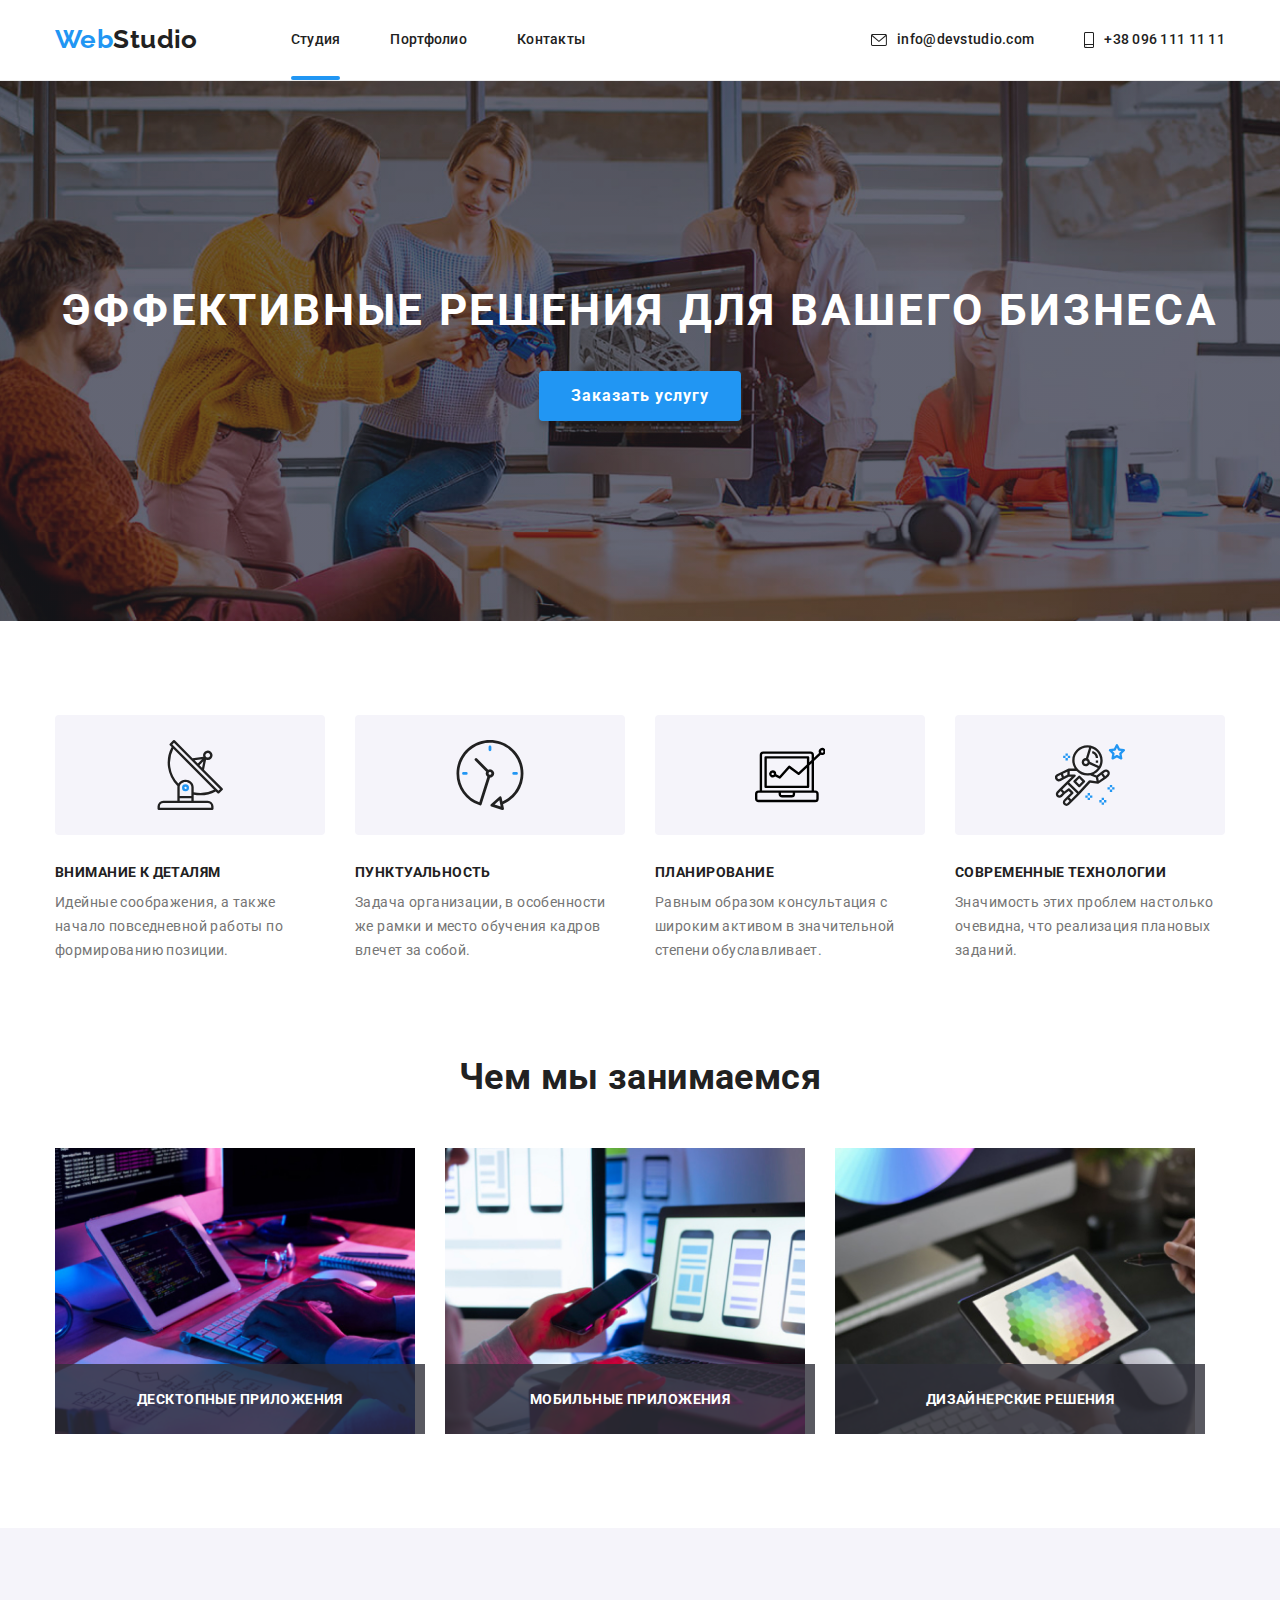
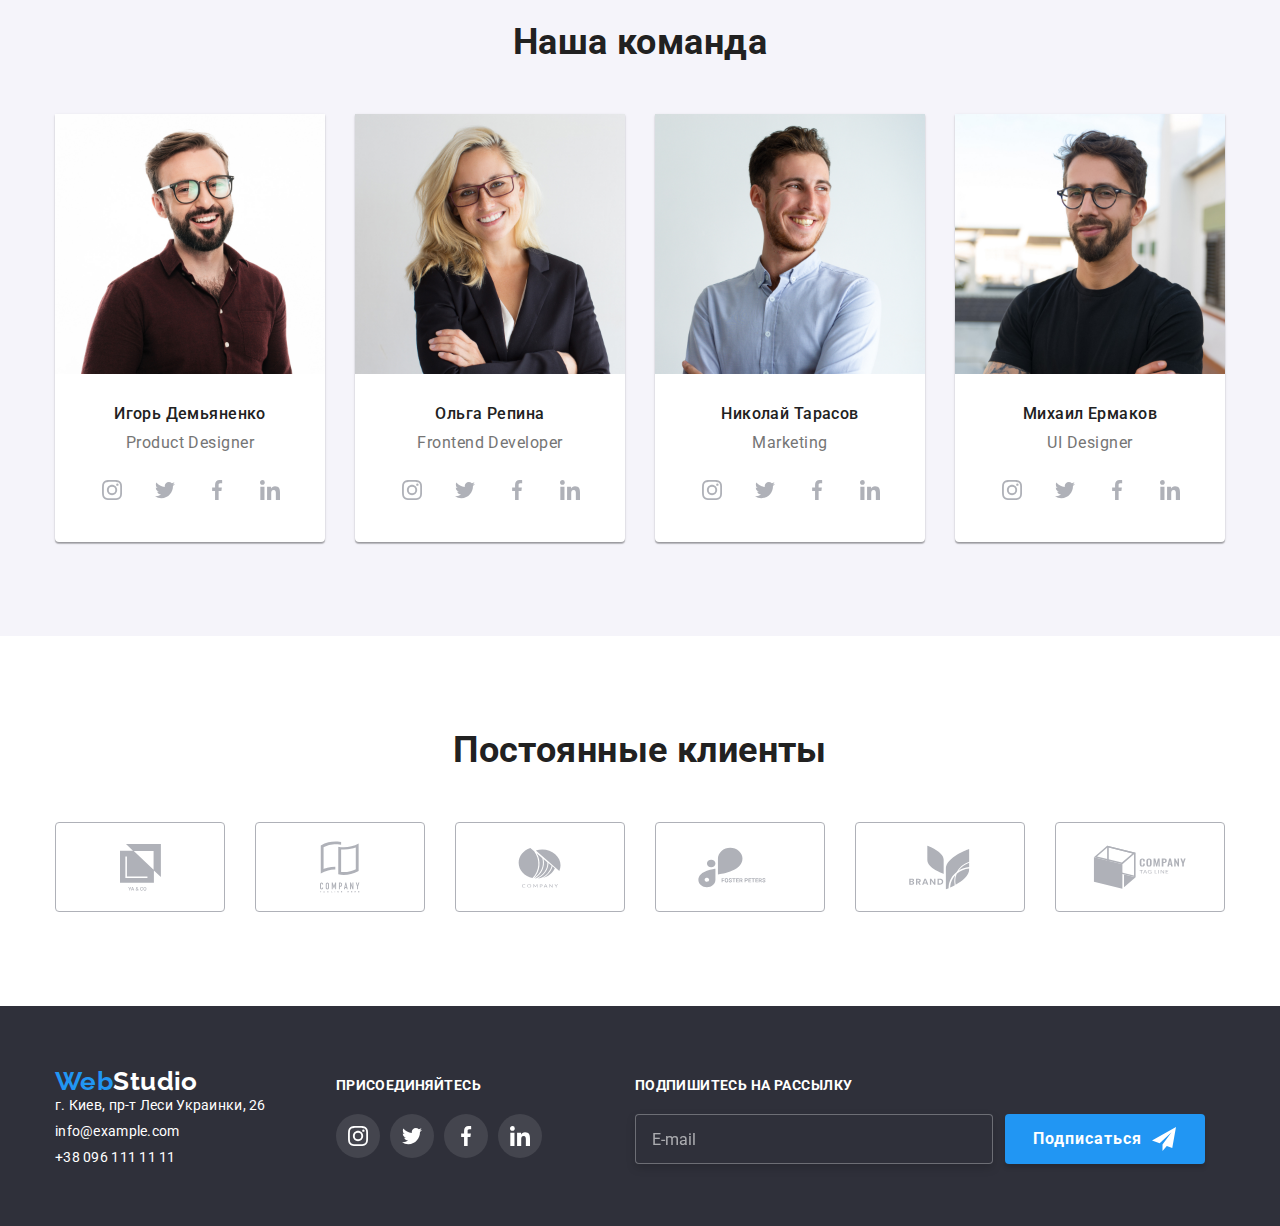
==== commit c9d9ff25: "add" ====
--- a/index.html
+++ b/index.html
@@ -35,18 +35,18 @@
             <li class="navigation__item"><a href="/" class="navigation__link link">Контакты</a></li>
           </ul>
         </nav>
-        <ul class="contact list">
-          <li class="contact__item">
-            <a class="contact__link link" hrel="mailto:info@devstudio.com">
-              <svg class="contact__icon">
+        <ul class="navigation__list list">
+          <li class="navigation__item">
+            <a class="navigation__link contact link" hrel="mailto:info@devstudio.com">
+              <svg class="navigation__icon mail">
                 <use href="./images/icons.svg#icon-mail"></use>
               </svg>
               info@devstudio.com</a
             >
           </li>
-          <li class="contact__item">
-            <a class="contact__link link" href="tel:+380961111111">
-              <svg class="contact__icon">
+          <li class="navigation__item">
+            <a class="navigation__link contact link" href="tel:+380961111111">
+              <svg class="navigation__icon phone">
                 <use href="./images/icons.svg#icon-phone"></use>
               </svg>
               +38 096 111 11 11</a
@@ -59,11 +59,7 @@
       <section class="service service--overlay">
         <div class="container">
           <h1 class="service__title">Эффективные решения для вашего бизнеса</h1>
-          <button
-            class="service__button service__button--active button"
-            type="button"
-            data-modal-open
-          >
+          <button class="service__button button--active button" type="button" data-modal-open>
             Заказать услугу
           </button>
         </div>
@@ -140,7 +136,7 @@
               </div>
             </li>
             <li class="work__item item">
-              <div class="work__card">
+              <div class="thumb">
                 <img class="thumb__image" src="./images/img3.jpg" alt="Моделирование" />
                 <div class="product">
                   <p class="product__text">Дизайнерские решения</p>
@@ -281,7 +277,7 @@
               <div class="content">
                 <h3 class="content__title">Николай Тарасов</h3>
                 <p class="content__description">Marketing</p>
-                <ul class="content__list list">
+                <ul class="social-networks list">
                   <li class="social-networks__item">
                     <a
                       class="social-networks__link link"
@@ -342,7 +338,7 @@
               <div class="content">
                 <h3 class="content__title">Михаил Ермаков</h3>
                 <p class="content__description">UI Designer</p>
-                <ul class="content__list">
+                <ul class="social-networks list">
                   <li class="social-networks__item">
                     <a
                       class="social-networks__link link"
@@ -543,7 +539,7 @@
             <b class="subscription__title">Подпишитесь на рассылку</b>
             <form class="subscription__form">
               <label class="subscription__label">
-                <input class="subscription__mail" type="email" name="mail" placeholder="E-mail" />
+                <input class="subscription__email" type="email" name="mail" placeholder="E-mail" />
               </label>
               <button class="subscription__button button" type="submit">
                 Подписаться
@@ -565,7 +561,7 @@
         </button>
 
         <form class="modal-form">
-          <b class="message">Оставьте свои данные, мы вам перезвоним</b>
+          <p class="message">Оставьте свои данные, мы вам перезвоним</p>
           <div class="form-wrapper">
             <label class="form-wrapper__label">
               <span class="form-wrapper__text">Имя</span>
@@ -578,7 +574,7 @@
           <div class="form-wrapper">
             <label class="form-wrapper__label">
               <span class="form-wrapper__text">Телефон</span>
-              <input class="modal-form__input" type="tel" name="tel" />
+              <input class="form-wrapper__input" type="tel" name="tel" />
               <svg class="form-wrapper__icon">
                 <use href="./images/icons.svg#icon-phone-black"></use>
               </svg>
@@ -587,7 +583,7 @@
           <div class="form-wrapper">
             <label class="form-wrapper__label">
               <span class="form-wrapper__text">Почта</span>
-              <input class="modal-form__input" type="email" name="mail" />
+              <input class="form-wrapper__input" type="email" name="mail" />
               <svg class="form-wrapper__icon">
                 <use href="./images/icons.svg#icon-email-black"></use>
               </svg>
@@ -611,9 +607,7 @@
             Соглашаюсь с рассылкой и принимаю
             <a class="modal-form__link link" href="/">Условия договора</a>
           </label>
-          <button class="modal-form__button modal-form__button--active button" type="submit">
-            Отправить
-          </button>
+          <button class="modal-form__button button button--active" type="submit">Отправить</button>
         </form>
       </div>
     </div>
--- a/css/main.min.css
+++ b/css/main.min.css
@@ -1 +1 @@
-/*# sourceMappingURL=main.min.css.map */+:root{--main-font: "Roboto", sans-serif;--secondary-font: "Raleway", sans-serif;--font-size: 14px;--letter-spacing: 0.03em;--primary-text-colour: #757575;--title-text-colour: #ffffff;--secondary-title-text-colour: #212121;--primary-bg-colour: #ffffff;--secondary-bg-colour: #2f303a;--third-bg-colour: #188ce8;--accent-colour: #2196f3;--fourth-bg-colour: #f5f4fa;--footer-colour: rgba(255, 255, 255, 0.6);--our-team-color: #f5f4fa;--footer-1: rgba(255, 255, 255, 0.1);--timing-function: cubic-bezier(0.4, 0, 0.2, 1)}.visually-hidden{position:absolute;width:1px;height:1px;margin:-1px;border:0;padding:0;white-space:nowrap;-webkit-clip-path:inset(100%);clip-path:inset(100%);clip:rect(0 0 0 0);overflow:hidden}body{background-color:var(--primary-bg-colour);color:var(--primary-text-colour);font-family:var(--main-font);font-size:var(--font-size);letter-spacing:var(--letter-spacing)}h1,h2,h3,p{margin:0}img{display:block;max-width:100%;width:auto;height:auto}.link{text-decoration:none}.list{margin-top:0;margin-bottom:0;padding:0;list-style:none}.address{font-style:normal}.container{width:1200px;margin-left:auto;margin-right:auto;padding:0 15px}.logo{font-family:var(--secondary-font);font-weight:700;font-size:26px;line-height:1.2}.logo__theme--light{color:var(--secondary-title-text-colour);font-weight:bold;margin-right:93px;padding-top:24px;padding-bottom:25px}.logo__accent{font-size:26px;line-height:1.19;color:var(--accent-colour)}.logo__theme--dark{color:var(--primary-bg-colour);margin-bottom:20px}.title{font-weight:700;font-size:36px;line-height:1.16;text-align:center;color:var(--secondary-title-text-colour);margin-bottom:50px}.header--border{border-bottom:1px solid #ececec}.button{display:-webkit-box;display:-ms-flexbox;display:flex;min-width:200px;padding:10px 32px;-webkit-box-align:center;-ms-flex-align:center;align-items:center;text-align:center;font-weight:700;font-size:16px;line-height:1.87;letter-spacing:.06em;cursor:pointer;color:var(--primary-bg-colour);background-color:var(--accent-colour);border-style:none;-webkit-box-shadow:0px 4px 4px rgba(0,0,0,.15);box-shadow:0px 4px 4px rgba(0,0,0,.15);border-radius:4px;-webkit-transition:background-color 250ms var(--timing-function);transition:background-color 250ms var(--timing-function)}.button--active:hover,.button--active:focus{background-color:var(--third-bg-colour)}.header .container{display:-webkit-box;display:-ms-flexbox;display:flex}.navigation{display:-webkit-box;display:-ms-flexbox;display:flex;-webkit-box-align:center;-ms-flex-align:center;align-items:center}.navigation__list{display:-webkit-box;display:-ms-flexbox;display:flex;-webkit-box-align:center;-ms-flex-align:center;align-items:center;margin-left:auto}.navigation__item:not(:last-child){margin-right:50px}.navigation__link{font-family:var(--main-font);font-weight:500;line-height:1.14;letter-spacing:.02em;color:var(--secondary-title-text-colour);padding-top:32px;padding-bottom:32px;display:inline-block;-webkit-transition:color 250ms var(--timing-function);transition:color 250ms var(--timing-function)}.navigation__link:hover,.navigation__link:focus,.navigation__link:active{color:var(--accent-colour)}.navigation__link--curent{color:var(--accent-colour)}.navigation__link.contact{display:-webkit-box;display:-ms-flexbox;display:flex;-webkit-box-align:center;-ms-flex-align:center;align-items:center;fill:currentcolor;-webkit-transition:color 250ms var(--timing-function);transition:color 250ms var(--timing-function)}.navigation__link.contact:hover .navigation_icon,.navigation__link.contact:focus .navigation_icon{fill:var(--accent-colour)}.navigation__link--current::after{content:"";bottom:0;left:0;position:absolute;width:100%;height:4px;border-radius:2px;background-color:var(--accent-colour)}.navigation__icon{margin-right:10px;-webkit-transition:fill 250ms var(--timing-function);transition:fill 250ms var(--timing-function)}.navigation__icon.mail{margin-right:10px;width:16px;height:12px;fill:currentColor}.navigation__icon.phone{margin-right:10px;width:10px;height:16px;fill:currentColor}.navigation__item{position:relative}.service{background-color:var(--secondary-bg-colour);text-align:center}.service--overlay{max-width:1600px;max-height:600px;margin-left:auto;margin-right:auto;background-image:-webkit-gradient(linear, left top, right top, from(rgba(47, 48, 58, 0.4)), to(rgba(47, 48, 58, 0.4))),url("../../images/bgc.jpg");background-image:linear-gradient(to right, rgba(47, 48, 58, 0.4), rgba(47, 48, 58, 0.4)),url("../../images/bgc.jpg");background-repeat:no-repeat;background-position:center;background-size:cover}.service .container{padding-top:200px;padding-bottom:200px}.service__title{font-weight:700;font-size:44px;line-height:1.36;text-align:center;letter-spacing:.06em;text-transform:uppercase;color:var(--primary-bg-colour);margin-bottom:30px}.service__button{display:inline-block}.advantages{padding-top:94px}.advantages__list{display:-webkit-box;display:-ms-flexbox;display:flex}.advantages__item{width:calc((100% - 90px)/4);margin-right:30px}.advantages__item:last-child{margin-right:0}.advantages__title{font-size:14px;line-height:1.14;text-transform:uppercase;color:var(--secondary-title-text-colour);margin-bottom:10px}.advantages__description{font-weight:400;font-size:14px;line-height:1.71;letter-spacing:.03em}.advantages__icon{display:-webkit-box;display:-ms-flexbox;display:flex;width:270px;height:120px;-webkit-box-align:center;-ms-flex-align:center;align-items:center;-webkit-box-pack:center;-ms-flex-pack:center;justify-content:center;border-radius:4px;background-color:var(--our-team-color);margin-bottom:30px}.advantages__svg{width:70px;height:70px}.work{padding-top:94px;padding-bottom:94px}.work__list{display:-webkit-box;display:-ms-flexbox;display:flex}.work__item{width:calc((100% - 60px)/3);margin-right:30px}.work__item :last-child{margin-right:0}.thumb{position:relative}.product{position:absolute;bottom:0;left:0;width:370px;height:70px;background:rgba(47,48,58,.8);display:-webkit-box;display:-ms-flexbox;display:flex;-webkit-box-align:center;-ms-flex-align:center;align-items:center;-webkit-box-pack:center;-ms-flex-pack:center;justify-content:center;opacity:1;-webkit-transition:opacity 250ms var(--timing-function);transition:opacity 250ms var(--timing-function)}.product__text{font-weight:700;line-height:1.14;text-transform:uppercase;color:var(--primary-bg-colour)}.team{background-color:var(--our-team-color);padding-top:94px;padding-bottom:94px}.team__list{display:-webkit-box;display:-ms-flexbox;display:flex}.team__item{width:calc((100% - 90px)/4);margin-right:30px;background:var(--primary-bg-colour);-webkit-box-shadow:0px 1px 3px rgba(0,0,0,.12),0px 1px 1px rgba(0,0,0,.14),0px 2px 1px rgba(0,0,0,.2);box-shadow:0px 1px 3px rgba(0,0,0,.12),0px 1px 1px rgba(0,0,0,.14),0px 2px 1px rgba(0,0,0,.2);border-radius:0px 0px 4px 4px}.team__item:last-child{margin-right:0}.content{padding:30px 35px;text-align:center}.content__title{font-weight:500;font-size:16px;line-height:1.19;text-align:center;color:var(--secondary-title-text-colour);margin-bottom:10px}.content__description{font-weight:400;font-size:16px;line-height:1.19;text-align:center;letter-spacing:.03em}.social-networks{display:-webkit-box;display:-ms-flexbox;display:flex;margin-top:16px}.social-networks__item{width:calc((100% - 30px)/4);margin-right:10px}.social-networks__item:last-child{margin-right:0}.social-networks__link{display:-webkit-box;display:-ms-flexbox;display:flex;width:44px;height:44px;-webkit-box-align:center;-ms-flex-align:center;align-items:center;-webkit-box-pack:center;-ms-flex-pack:center;justify-content:center;border-radius:50%;fill:#afb1b8;-webkit-transition:fill 250ms var(--timing-function),background-color 250ms var(--timing-function);transition:fill 250ms var(--timing-function),background-color 250ms var(--timing-function)}.social-networks__link:hover,.social-networks__link:focus{fill:var(--primary-bg-colour);background-color:var(--accent-colour)}.social-networks__icon{width:20px;height:20px}.clients{padding-top:94px;padding-bottom:94px}.clients__list{display:-webkit-box;display:-ms-flexbox;display:flex}.clients__item{width:calc((100% - 150px)/6);margin-right:30px}.clients__item:last-child{margin-right:0}.clients__link{display:-webkit-box;display:-ms-flexbox;display:flex;width:170px;height:90px;-webkit-box-align:center;-ms-flex-align:center;align-items:center;-webkit-box-pack:center;-ms-flex-pack:center;justify-content:center;border:1px solid #afb1b8;border-radius:4px;fill:#afb1b8;-webkit-transition:fill 250ms var(--timing-function),border-color 250ms var(--timing-function);transition:fill 250ms var(--timing-function),border-color 250ms var(--timing-function)}.clients__link:hover,.clients__link:focus{fill:var(--accent-colour);border-color:var(--accent-colour)}.footer{background-color:var(--secondary-bg-colour)}.footer__wraper{display:-webkit-box;display:-ms-flexbox;display:flex;-ms-flex-wrap:wrap;flex-wrap:wrap;-webkit-box-align:baseline;-ms-flex-align:baseline;align-items:baseline;-webkit-box-pack:justify;-ms-flex-pack:justify;justify-content:space-between;padding:0}.footer .container{padding-top:60px;padding-bottom:60px;display:-webkit-box;display:-ms-flexbox;display:flex;-webkit-box-align:baseline;-ms-flex-align:baseline;align-items:baseline}.footer__contact{color:rgba(255,255,255,.6)}.address__item{margin-bottom:9px}.address__item:last-child{margin-bottom:0}.address__link{font-family:var(--main-font);font:weight 400px;line-height:1.14;letter-spacing:.02em;color:var(--title-text-colour)}.footer-social{margin-left:70px}.footer-social__title{font-weight:700;font-size:14px;line-height:1.14;letter-spacing:.03em;text-transform:uppercase;color:var(--primary-bg-colour);margin-bottom:20px}.footer-social__list{display:-webkit-box;display:-ms-flexbox;display:flex;-ms-flex-wrap:wrap;flex-wrap:wrap}.footer-social__link{display:-webkit-box;display:-ms-flexbox;display:flex;width:44px;height:44px;-webkit-box-align:center;-ms-flex-align:center;align-items:center;-webkit-box-pack:center;-ms-flex-pack:center;justify-content:center;border-radius:50%;fill:var(--primary-bg-colour);background-color:rgba(255,255,255,.1);-webkit-transition:background-color 250ms var(--timing-function);transition:background-color 250ms var(--timing-function)}.footer-social__list{display:-webkit-box;display:-ms-flexbox;display:flex;-ms-flex-wrap:wrap;flex-wrap:wrap}.footer-social__item{margin-right:10px}.footer-social__item:last-child{margin-right:0px}.footer-social__link{display:-webkit-box;display:-ms-flexbox;display:flex;width:44px;height:44px;-webkit-box-align:center;-ms-flex-align:center;align-items:center;-webkit-box-pack:center;-ms-flex-pack:center;justify-content:center;border-radius:50%;fill:var(--primary-bg-colour);background-color:var(--footer-1)}.footer-social__link:hover,.footer-social__link:focus{background-color:var(--accent-colour)}.footer-social__icon{fill:var(--background-color);width:20px;height:20px}.subscription{display:block;margin-left:93px}.subscription__title{font-weight:bold;font-size:14px;line-height:1.14;letter-spacing:.03em;text-transform:uppercase;color:var(--primary-bg-colour)}.subscription__form{display:-webkit-box;display:-ms-flexbox;display:flex;margin-top:20px}.subscription__email{display:-webkit-box;display:-ms-flexbox;display:flex;width:358px;height:50px;padding:15px 16px;margin-right:12px;-webkit-box-align:center;-ms-flex-align:center;align-items:center;font-weight:400;font-size:16px;line-height:1.25;border:1px solid rgba(255,255,255,.3);-webkit-box-sizing:border-box;box-sizing:border-box;-webkit-filter:drop-shadow(0px 4px 4px rgba(0, 0, 0, 0.15));filter:drop-shadow(0px 4px 4px rgba(0, 0, 0, 0.15));border-radius:4px;background:var(--secondary-bg-colour);color:rgba(255,255,255,.6)}.subscription__email::-webkit-input-placeholder{color:rgba(255,255,255,.6)}.subscription__email::-moz-placeholder{color:rgba(255,255,255,.6)}.subscription__email:-ms-input-placeholder{color:rgba(255,255,255,.6)}.subscription__email::-ms-input-placeholder{color:rgba(255,255,255,.6)}.subscription__email::placeholder{color:rgba(255,255,255,.6)}.subscription__button{padding:10px 28px;-webkit-box-pack:center;-ms-flex-pack:center;justify-content:center}.button__icon{margin-left:10px;width:24px;height:24px}.backdrop{position:fixed;top:0;left:0;width:100%;height:100%;background:rgba(0,0,0,.2);opacity:1}.backdrop.is-hidden{opacity:0;pointer-events:none;visibility:hidden;-webkit-transition:opacity 250ms var(--timing-function),pointer-events 250ms var(--timing-function),visibility 250ms var(--timing-function);transition:opacity 250ms var(--timing-function),pointer-events 250ms var(--timing-function),visibility 250ms var(--timing-function)}.backdrop.is-hidden .modal{-webkit-transform:translate(-50%, -50%) scale(0.6);transform:translate(-50%, -50%) scale(0.6)}.modal{position:absolute;padding:40px;top:50%;left:50%;min-width:528px;min-height:581px;background-color:var(--primary-bg-colour);border-radius:4px;-webkit-transform:scale(1) translate(-50%, -50%);transform:scale(1) translate(-50%, -50%);-webkit-transition:-webkit-transform 250ms cubic-bezier(0.4, 0, 0.2, 1);transition:-webkit-transform 250ms cubic-bezier(0.4, 0, 0.2, 1);transition:transform 250ms cubic-bezier(0.4, 0, 0.2, 1);transition:transform 250ms cubic-bezier(0.4, 0, 0.2, 1), -webkit-transform 250ms cubic-bezier(0.4, 0, 0.2, 1)}.modal-button--close{position:absolute;top:8px;right:8px;border:none;outline:none;background-color:rgba(0,0,0,0)}.modal-button__icon{width:30px;height:30px;border-radius:50%;fill:#000;stroke:rgba(0,0,0,.1);outline:none;cursor:pointer}.modal-button--close:hover .modal-button__icon,.modal-button--close:focus .modal-button__icon{fill:var(--accent-colour);outline:1px solid var(--accent-colour)}.message{margin:0;margin-bottom:12px;font-weight:700;font-size:20px;line-height:1.15;text-align:center;color:var(--secondary-title-text-colour)}.form-wrapper{position:relative;margin-bottom:10px}.form-wrapper__ladel{display:block}.form-wrapper__icon{position:absolute;width:18px;height:18px;top:50%;left:12px;fill:#000}.form-wrapper__input{padding-left:42px;width:100%;height:40px;outline:none;border:1px solid rgba(33,33,33,.2);border-radius:4px}.form-wrapper__input:focus{border-color:var(--accent-colour)}.form-wrapper__input:focus+.form-wrapper__icon{fill:var(--accent-colour)}.form-wrapper__text{display:block;margin-bottom:4px}.form-wrapper__message{padding:12px 16px;resize:none;width:100%;height:130px;outline:none;border:1px solid rgba(33,33,33,.2);border-radius:4px}.form-wrapper__message:focus{border-color:var(--accent-colour)}.form-wrapper__message::-webkit-input-placeholder{font-size:14px;line-height:1.14;letter-spacing:.01em;color:rgba(117,117,117,.5)}.form-wrapper__message::-moz-placeholder{font-size:14px;line-height:1.14;letter-spacing:.01em;color:rgba(117,117,117,.5)}.form-wrapper__message:-ms-input-placeholder{font-size:14px;line-height:1.14;letter-spacing:.01em;color:rgba(117,117,117,.5)}.form-wrapper__message::-ms-input-placeholder{font-size:14px;line-height:1.14;letter-spacing:.01em;color:rgba(117,117,117,.5)}.form-wrapper__message::placeholder{font-size:14px;line-height:1.14;letter-spacing:.01em;color:rgba(117,117,117,.5)}.form-wrapper.textarea{margin-bottom:20px}.modal-form__check-desc{display:-webkit-box;display:-ms-flexbox;display:flex;-webkit-box-pack:center;-ms-flex-pack:center;justify-content:center;margin-bottom:30px}.modal-form__checkbox{position:absolute;width:1px;height:1px;border:0;padding:0;clip:rect(0 0 0 0);overflow:hidden}.modal-form__icon{display:block;margin-right:7px;width:16px;height:15px;border:2px solid var(--secondary-title-text-colour);border-radius:2px}.modal-form__checkbox:checked+.modal-form__icon{border-color:var(--accent-colour);background-color:var(--accent-colour);background-image:url(../../images/icon-check.svg);background-size:contain;background-origin:border-box}.modal-form__link{margin-left:5px;color:var(--accent-colour)}.modal-form__button{display:-webkit-box;display:-ms-flexbox;display:flex;-webkit-box-pack:center;-ms-flex-pack:center;justify-content:center;margin:0 auto}/*# sourceMappingURL=main.min.css.map */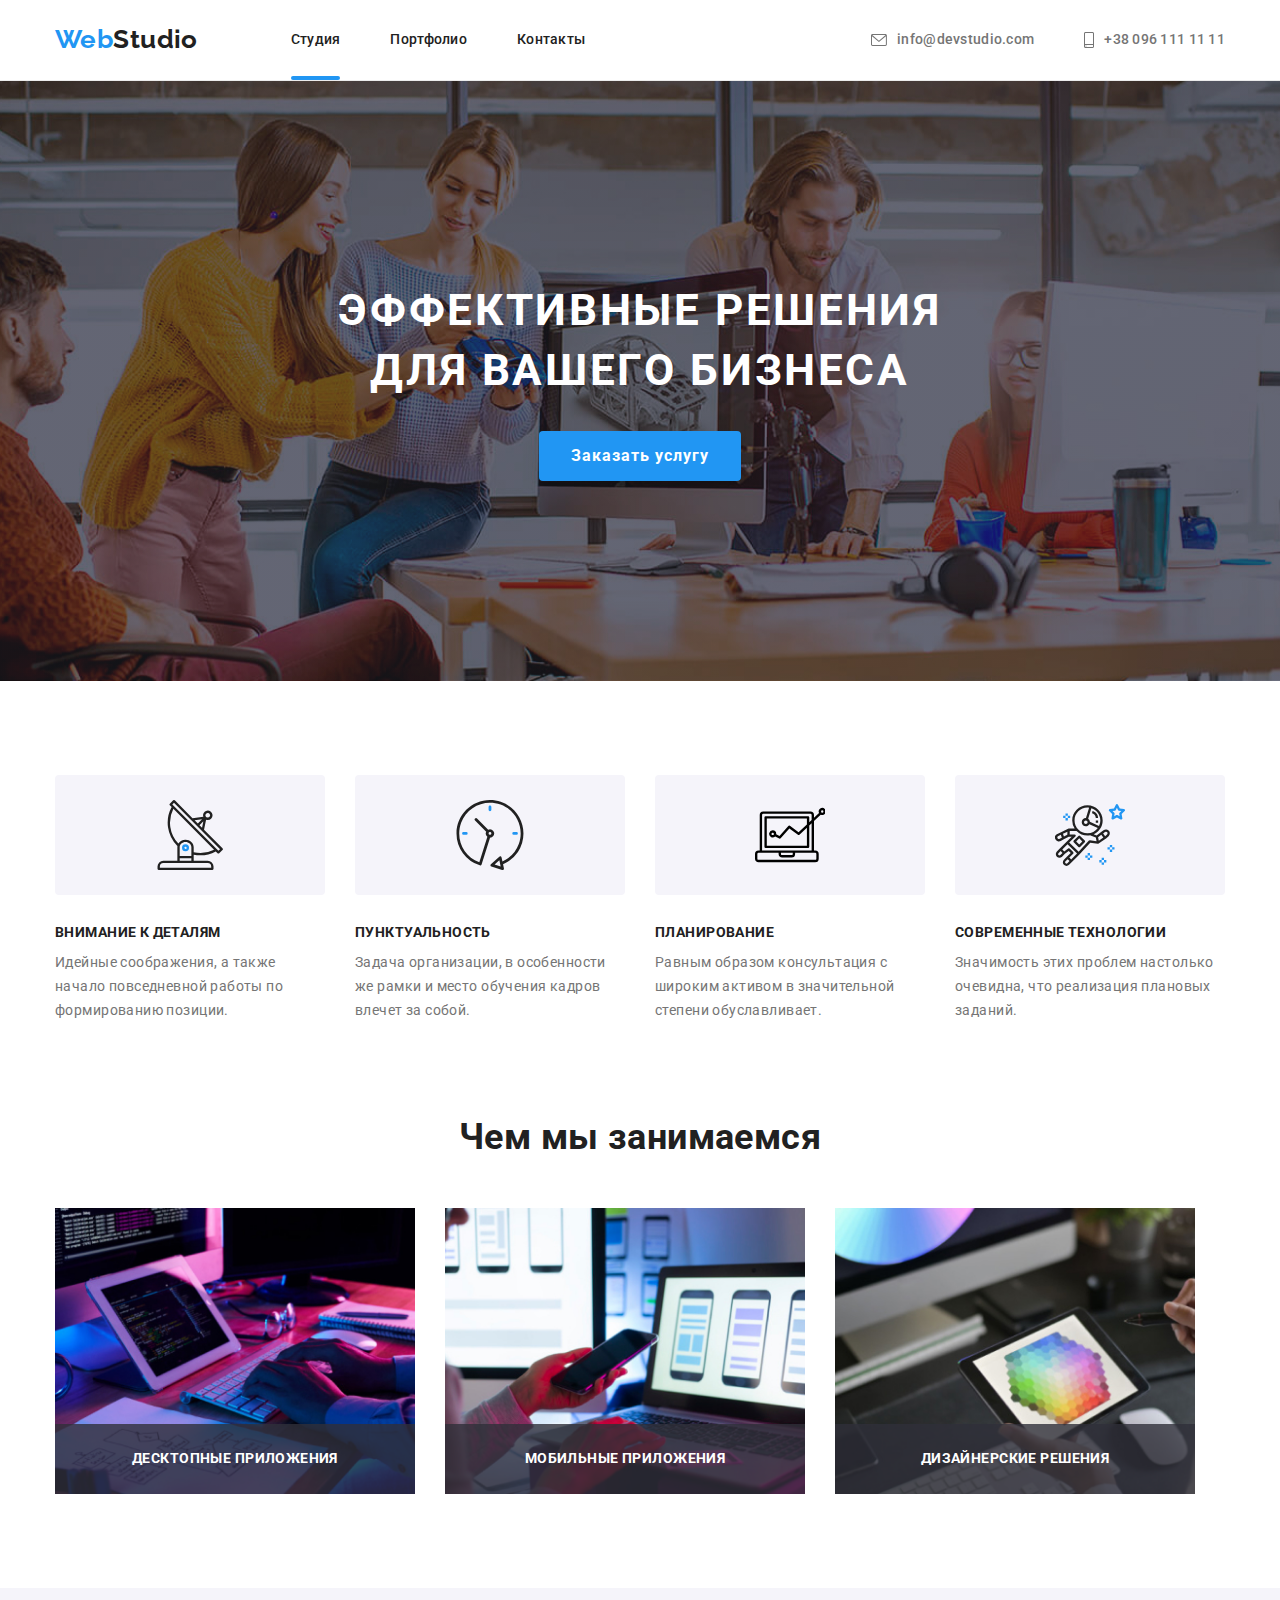
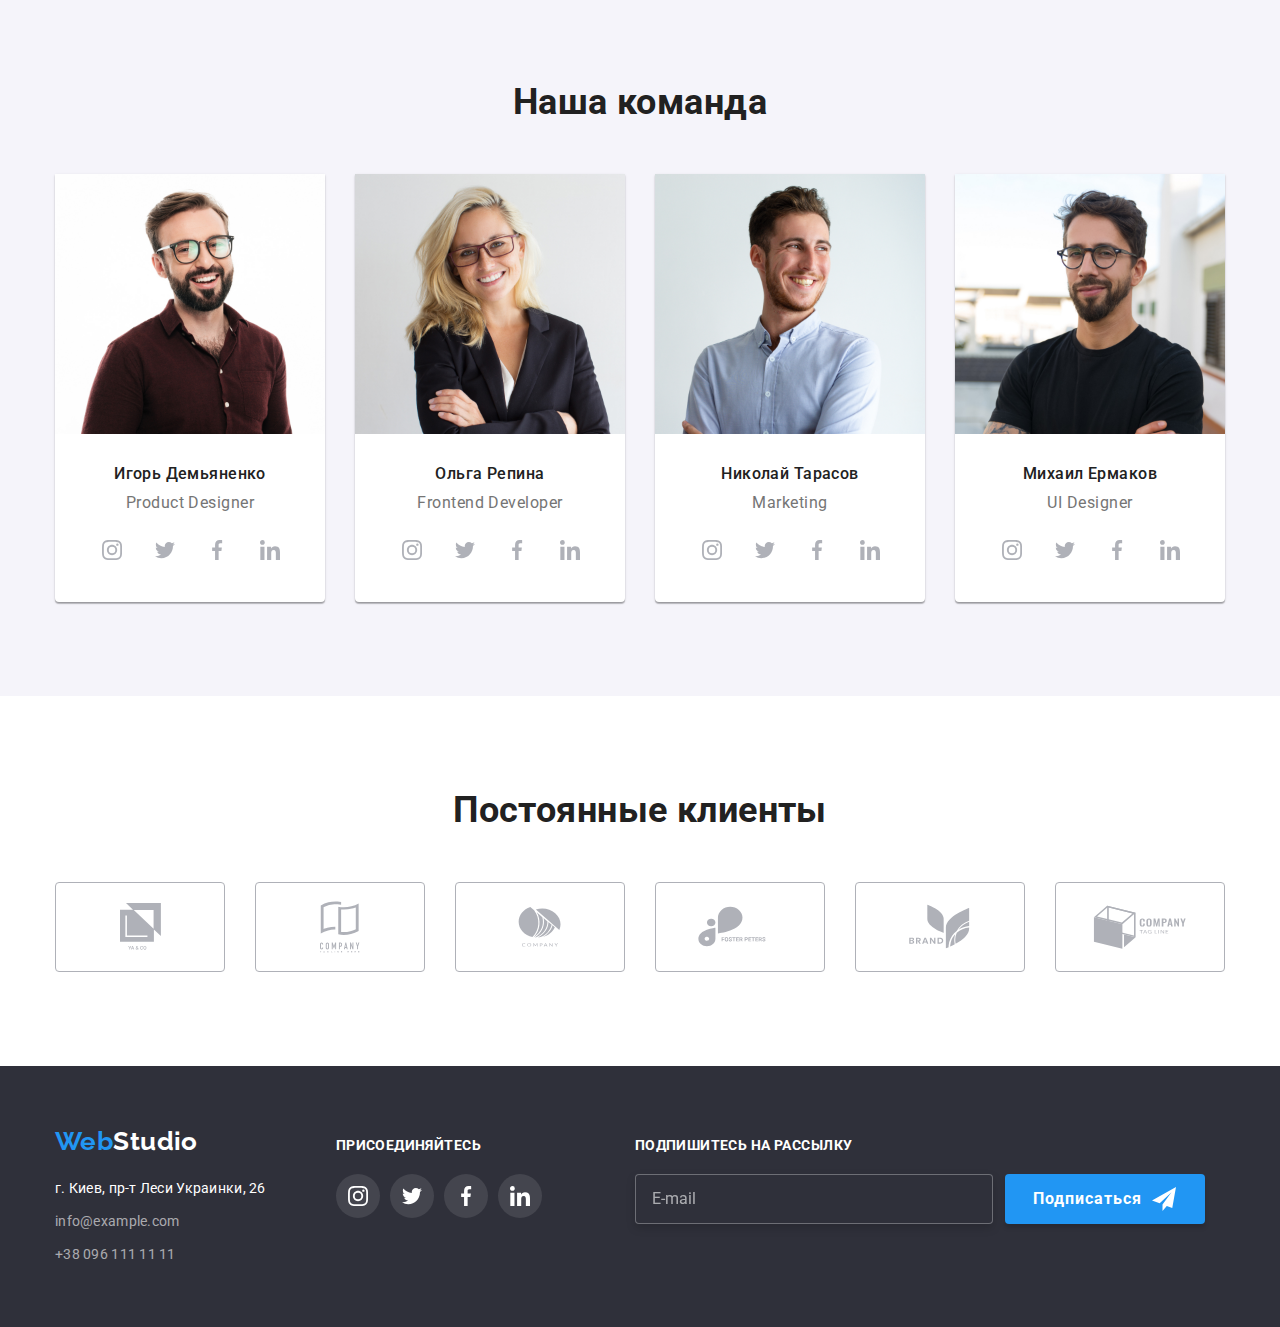
==== commit e13d46b4: "add" ====
--- a/index.html
+++ b/index.html
@@ -37,7 +37,7 @@
         </nav>
         <ul class="navigation__list list">
           <li class="navigation__item">
-            <a class="navigation__link contact link" hrel="mailto:info@devstudio.com">
+            <a class="navigation__link contact link" href="mailto:info@devstudio.com">
               <svg class="navigation__icon mail">
                 <use href="./images/icons.svg#icon-mail"></use>
               </svg>
--- a/css/main.min.css
+++ b/css/main.min.css
@@ -1 +1 @@
-:root{--main-font: "Roboto", sans-serif;--secondary-font: "Raleway", sans-serif;--font-size: 14px;--letter-spacing: 0.03em;--primary-text-colour: #757575;--title-text-colour: #ffffff;--secondary-title-text-colour: #212121;--primary-bg-colour: #ffffff;--secondary-bg-colour: #2f303a;--third-bg-colour: #188ce8;--accent-colour: #2196f3;--fourth-bg-colour: #f5f4fa;--footer-colour: rgba(255, 255, 255, 0.6);--our-team-color: #f5f4fa;--footer-1: rgba(255, 255, 255, 0.1);--timing-function: cubic-bezier(0.4, 0, 0.2, 1)}.visually-hidden{position:absolute;width:1px;height:1px;margin:-1px;border:0;padding:0;white-space:nowrap;-webkit-clip-path:inset(100%);clip-path:inset(100%);clip:rect(0 0 0 0);overflow:hidden}body{background-color:var(--primary-bg-colour);color:var(--primary-text-colour);font-family:var(--main-font);font-size:var(--font-size);letter-spacing:var(--letter-spacing)}h1,h2,h3,p{margin:0}img{display:block;max-width:100%;width:auto;height:auto}.link{text-decoration:none}.list{margin-top:0;margin-bottom:0;padding:0;list-style:none}.address{font-style:normal}.container{width:1200px;margin-left:auto;margin-right:auto;padding:0 15px}.logo{font-family:var(--secondary-font);font-weight:700;font-size:26px;line-height:1.2}.logo__theme--light{color:var(--secondary-title-text-colour);font-weight:bold;margin-right:93px;padding-top:24px;padding-bottom:25px}.logo__accent{font-size:26px;line-height:1.19;color:var(--accent-colour)}.logo__theme--dark{color:var(--primary-bg-colour);margin-bottom:20px}.title{font-weight:700;font-size:36px;line-height:1.16;text-align:center;color:var(--secondary-title-text-colour);margin-bottom:50px}.header--border{border-bottom:1px solid #ececec}.button{display:-webkit-box;display:-ms-flexbox;display:flex;min-width:200px;padding:10px 32px;-webkit-box-align:center;-ms-flex-align:center;align-items:center;text-align:center;font-weight:700;font-size:16px;line-height:1.87;letter-spacing:.06em;cursor:pointer;color:var(--primary-bg-colour);background-color:var(--accent-colour);border-style:none;-webkit-box-shadow:0px 4px 4px rgba(0,0,0,.15);box-shadow:0px 4px 4px rgba(0,0,0,.15);border-radius:4px;-webkit-transition:background-color 250ms var(--timing-function);transition:background-color 250ms var(--timing-function)}.button--active:hover,.button--active:focus{background-color:var(--third-bg-colour)}.header .container{display:-webkit-box;display:-ms-flexbox;display:flex}.navigation{display:-webkit-box;display:-ms-flexbox;display:flex;-webkit-box-align:center;-ms-flex-align:center;align-items:center}.navigation__list{display:-webkit-box;display:-ms-flexbox;display:flex;-webkit-box-align:center;-ms-flex-align:center;align-items:center;margin-left:auto}.navigation__item:not(:last-child){margin-right:50px}.navigation__link{font-family:var(--main-font);font-weight:500;line-height:1.14;letter-spacing:.02em;color:var(--secondary-title-text-colour);padding-top:32px;padding-bottom:32px;display:inline-block;-webkit-transition:color 250ms var(--timing-function);transition:color 250ms var(--timing-function)}.navigation__link:hover,.navigation__link:focus,.navigation__link:active{color:var(--accent-colour)}.navigation__link--curent{color:var(--accent-colour)}.navigation__link.contact{display:-webkit-box;display:-ms-flexbox;display:flex;-webkit-box-align:center;-ms-flex-align:center;align-items:center;fill:currentcolor;-webkit-transition:color 250ms var(--timing-function);transition:color 250ms var(--timing-function)}.navigation__link.contact:hover .navigation_icon,.navigation__link.contact:focus .navigation_icon{fill:var(--accent-colour)}.navigation__link--current::after{content:"";bottom:0;left:0;position:absolute;width:100%;height:4px;border-radius:2px;background-color:var(--accent-colour)}.navigation__icon{margin-right:10px;-webkit-transition:fill 250ms var(--timing-function);transition:fill 250ms var(--timing-function)}.navigation__icon.mail{margin-right:10px;width:16px;height:12px;fill:currentColor}.navigation__icon.phone{margin-right:10px;width:10px;height:16px;fill:currentColor}.navigation__item{position:relative}.service{background-color:var(--secondary-bg-colour);text-align:center}.service--overlay{max-width:1600px;max-height:600px;margin-left:auto;margin-right:auto;background-image:-webkit-gradient(linear, left top, right top, from(rgba(47, 48, 58, 0.4)), to(rgba(47, 48, 58, 0.4))),url("../../images/bgc.jpg");background-image:linear-gradient(to right, rgba(47, 48, 58, 0.4), rgba(47, 48, 58, 0.4)),url("../../images/bgc.jpg");background-repeat:no-repeat;background-position:center;background-size:cover}.service .container{padding-top:200px;padding-bottom:200px}.service__title{font-weight:700;font-size:44px;line-height:1.36;text-align:center;letter-spacing:.06em;text-transform:uppercase;color:var(--primary-bg-colour);margin-bottom:30px}.service__button{display:inline-block}.advantages{padding-top:94px}.advantages__list{display:-webkit-box;display:-ms-flexbox;display:flex}.advantages__item{width:calc((100% - 90px)/4);margin-right:30px}.advantages__item:last-child{margin-right:0}.advantages__title{font-size:14px;line-height:1.14;text-transform:uppercase;color:var(--secondary-title-text-colour);margin-bottom:10px}.advantages__description{font-weight:400;font-size:14px;line-height:1.71;letter-spacing:.03em}.advantages__icon{display:-webkit-box;display:-ms-flexbox;display:flex;width:270px;height:120px;-webkit-box-align:center;-ms-flex-align:center;align-items:center;-webkit-box-pack:center;-ms-flex-pack:center;justify-content:center;border-radius:4px;background-color:var(--our-team-color);margin-bottom:30px}.advantages__svg{width:70px;height:70px}.work{padding-top:94px;padding-bottom:94px}.work__list{display:-webkit-box;display:-ms-flexbox;display:flex}.work__item{width:calc((100% - 60px)/3);margin-right:30px}.work__item :last-child{margin-right:0}.thumb{position:relative}.product{position:absolute;bottom:0;left:0;width:370px;height:70px;background:rgba(47,48,58,.8);display:-webkit-box;display:-ms-flexbox;display:flex;-webkit-box-align:center;-ms-flex-align:center;align-items:center;-webkit-box-pack:center;-ms-flex-pack:center;justify-content:center;opacity:1;-webkit-transition:opacity 250ms var(--timing-function);transition:opacity 250ms var(--timing-function)}.product__text{font-weight:700;line-height:1.14;text-transform:uppercase;color:var(--primary-bg-colour)}.team{background-color:var(--our-team-color);padding-top:94px;padding-bottom:94px}.team__list{display:-webkit-box;display:-ms-flexbox;display:flex}.team__item{width:calc((100% - 90px)/4);margin-right:30px;background:var(--primary-bg-colour);-webkit-box-shadow:0px 1px 3px rgba(0,0,0,.12),0px 1px 1px rgba(0,0,0,.14),0px 2px 1px rgba(0,0,0,.2);box-shadow:0px 1px 3px rgba(0,0,0,.12),0px 1px 1px rgba(0,0,0,.14),0px 2px 1px rgba(0,0,0,.2);border-radius:0px 0px 4px 4px}.team__item:last-child{margin-right:0}.content{padding:30px 35px;text-align:center}.content__title{font-weight:500;font-size:16px;line-height:1.19;text-align:center;color:var(--secondary-title-text-colour);margin-bottom:10px}.content__description{font-weight:400;font-size:16px;line-height:1.19;text-align:center;letter-spacing:.03em}.social-networks{display:-webkit-box;display:-ms-flexbox;display:flex;margin-top:16px}.social-networks__item{width:calc((100% - 30px)/4);margin-right:10px}.social-networks__item:last-child{margin-right:0}.social-networks__link{display:-webkit-box;display:-ms-flexbox;display:flex;width:44px;height:44px;-webkit-box-align:center;-ms-flex-align:center;align-items:center;-webkit-box-pack:center;-ms-flex-pack:center;justify-content:center;border-radius:50%;fill:#afb1b8;-webkit-transition:fill 250ms var(--timing-function),background-color 250ms var(--timing-function);transition:fill 250ms var(--timing-function),background-color 250ms var(--timing-function)}.social-networks__link:hover,.social-networks__link:focus{fill:var(--primary-bg-colour);background-color:var(--accent-colour)}.social-networks__icon{width:20px;height:20px}.clients{padding-top:94px;padding-bottom:94px}.clients__list{display:-webkit-box;display:-ms-flexbox;display:flex}.clients__item{width:calc((100% - 150px)/6);margin-right:30px}.clients__item:last-child{margin-right:0}.clients__link{display:-webkit-box;display:-ms-flexbox;display:flex;width:170px;height:90px;-webkit-box-align:center;-ms-flex-align:center;align-items:center;-webkit-box-pack:center;-ms-flex-pack:center;justify-content:center;border:1px solid #afb1b8;border-radius:4px;fill:#afb1b8;-webkit-transition:fill 250ms var(--timing-function),border-color 250ms var(--timing-function);transition:fill 250ms var(--timing-function),border-color 250ms var(--timing-function)}.clients__link:hover,.clients__link:focus{fill:var(--accent-colour);border-color:var(--accent-colour)}.footer{background-color:var(--secondary-bg-colour)}.footer__wraper{display:-webkit-box;display:-ms-flexbox;display:flex;-ms-flex-wrap:wrap;flex-wrap:wrap;-webkit-box-align:baseline;-ms-flex-align:baseline;align-items:baseline;-webkit-box-pack:justify;-ms-flex-pack:justify;justify-content:space-between;padding:0}.footer .container{padding-top:60px;padding-bottom:60px;display:-webkit-box;display:-ms-flexbox;display:flex;-webkit-box-align:baseline;-ms-flex-align:baseline;align-items:baseline}.footer__contact{color:rgba(255,255,255,.6)}.address__item{margin-bottom:9px}.address__item:last-child{margin-bottom:0}.address__link{font-family:var(--main-font);font:weight 400px;line-height:1.14;letter-spacing:.02em;color:var(--title-text-colour)}.footer-social{margin-left:70px}.footer-social__title{font-weight:700;font-size:14px;line-height:1.14;letter-spacing:.03em;text-transform:uppercase;color:var(--primary-bg-colour);margin-bottom:20px}.footer-social__list{display:-webkit-box;display:-ms-flexbox;display:flex;-ms-flex-wrap:wrap;flex-wrap:wrap}.footer-social__link{display:-webkit-box;display:-ms-flexbox;display:flex;width:44px;height:44px;-webkit-box-align:center;-ms-flex-align:center;align-items:center;-webkit-box-pack:center;-ms-flex-pack:center;justify-content:center;border-radius:50%;fill:var(--primary-bg-colour);background-color:rgba(255,255,255,.1);-webkit-transition:background-color 250ms var(--timing-function);transition:background-color 250ms var(--timing-function)}.footer-social__list{display:-webkit-box;display:-ms-flexbox;display:flex;-ms-flex-wrap:wrap;flex-wrap:wrap}.footer-social__item{margin-right:10px}.footer-social__item:last-child{margin-right:0px}.footer-social__link{display:-webkit-box;display:-ms-flexbox;display:flex;width:44px;height:44px;-webkit-box-align:center;-ms-flex-align:center;align-items:center;-webkit-box-pack:center;-ms-flex-pack:center;justify-content:center;border-radius:50%;fill:var(--primary-bg-colour);background-color:var(--footer-1)}.footer-social__link:hover,.footer-social__link:focus{background-color:var(--accent-colour)}.footer-social__icon{fill:var(--background-color);width:20px;height:20px}.subscription{display:block;margin-left:93px}.subscription__title{font-weight:bold;font-size:14px;line-height:1.14;letter-spacing:.03em;text-transform:uppercase;color:var(--primary-bg-colour)}.subscription__form{display:-webkit-box;display:-ms-flexbox;display:flex;margin-top:20px}.subscription__email{display:-webkit-box;display:-ms-flexbox;display:flex;width:358px;height:50px;padding:15px 16px;margin-right:12px;-webkit-box-align:center;-ms-flex-align:center;align-items:center;font-weight:400;font-size:16px;line-height:1.25;border:1px solid rgba(255,255,255,.3);-webkit-box-sizing:border-box;box-sizing:border-box;-webkit-filter:drop-shadow(0px 4px 4px rgba(0, 0, 0, 0.15));filter:drop-shadow(0px 4px 4px rgba(0, 0, 0, 0.15));border-radius:4px;background:var(--secondary-bg-colour);color:rgba(255,255,255,.6)}.subscription__email::-webkit-input-placeholder{color:rgba(255,255,255,.6)}.subscription__email::-moz-placeholder{color:rgba(255,255,255,.6)}.subscription__email:-ms-input-placeholder{color:rgba(255,255,255,.6)}.subscription__email::-ms-input-placeholder{color:rgba(255,255,255,.6)}.subscription__email::placeholder{color:rgba(255,255,255,.6)}.subscription__button{padding:10px 28px;-webkit-box-pack:center;-ms-flex-pack:center;justify-content:center}.button__icon{margin-left:10px;width:24px;height:24px}.backdrop{position:fixed;top:0;left:0;width:100%;height:100%;background:rgba(0,0,0,.2);opacity:1}.backdrop.is-hidden{opacity:0;pointer-events:none;visibility:hidden;-webkit-transition:opacity 250ms var(--timing-function),pointer-events 250ms var(--timing-function),visibility 250ms var(--timing-function);transition:opacity 250ms var(--timing-function),pointer-events 250ms var(--timing-function),visibility 250ms var(--timing-function)}.backdrop.is-hidden .modal{-webkit-transform:translate(-50%, -50%) scale(0.6);transform:translate(-50%, -50%) scale(0.6)}.modal{position:absolute;padding:40px;top:50%;left:50%;min-width:528px;min-height:581px;background-color:var(--primary-bg-colour);border-radius:4px;-webkit-transform:scale(1) translate(-50%, -50%);transform:scale(1) translate(-50%, -50%);-webkit-transition:-webkit-transform 250ms cubic-bezier(0.4, 0, 0.2, 1);transition:-webkit-transform 250ms cubic-bezier(0.4, 0, 0.2, 1);transition:transform 250ms cubic-bezier(0.4, 0, 0.2, 1);transition:transform 250ms cubic-bezier(0.4, 0, 0.2, 1), -webkit-transform 250ms cubic-bezier(0.4, 0, 0.2, 1)}.modal-button--close{position:absolute;top:8px;right:8px;border:none;outline:none;background-color:rgba(0,0,0,0)}.modal-button__icon{width:30px;height:30px;border-radius:50%;fill:#000;stroke:rgba(0,0,0,.1);outline:none;cursor:pointer}.modal-button--close:hover .modal-button__icon,.modal-button--close:focus .modal-button__icon{fill:var(--accent-colour);outline:1px solid var(--accent-colour)}.message{margin:0;margin-bottom:12px;font-weight:700;font-size:20px;line-height:1.15;text-align:center;color:var(--secondary-title-text-colour)}.form-wrapper{position:relative;margin-bottom:10px}.form-wrapper__ladel{display:block}.form-wrapper__icon{position:absolute;width:18px;height:18px;top:50%;left:12px;fill:#000}.form-wrapper__input{padding-left:42px;width:100%;height:40px;outline:none;border:1px solid rgba(33,33,33,.2);border-radius:4px}.form-wrapper__input:focus{border-color:var(--accent-colour)}.form-wrapper__input:focus+.form-wrapper__icon{fill:var(--accent-colour)}.form-wrapper__text{display:block;margin-bottom:4px}.form-wrapper__message{padding:12px 16px;resize:none;width:100%;height:130px;outline:none;border:1px solid rgba(33,33,33,.2);border-radius:4px}.form-wrapper__message:focus{border-color:var(--accent-colour)}.form-wrapper__message::-webkit-input-placeholder{font-size:14px;line-height:1.14;letter-spacing:.01em;color:rgba(117,117,117,.5)}.form-wrapper__message::-moz-placeholder{font-size:14px;line-height:1.14;letter-spacing:.01em;color:rgba(117,117,117,.5)}.form-wrapper__message:-ms-input-placeholder{font-size:14px;line-height:1.14;letter-spacing:.01em;color:rgba(117,117,117,.5)}.form-wrapper__message::-ms-input-placeholder{font-size:14px;line-height:1.14;letter-spacing:.01em;color:rgba(117,117,117,.5)}.form-wrapper__message::placeholder{font-size:14px;line-height:1.14;letter-spacing:.01em;color:rgba(117,117,117,.5)}.form-wrapper.textarea{margin-bottom:20px}.modal-form__check-desc{display:-webkit-box;display:-ms-flexbox;display:flex;-webkit-box-pack:center;-ms-flex-pack:center;justify-content:center;margin-bottom:30px}.modal-form__checkbox{position:absolute;width:1px;height:1px;border:0;padding:0;clip:rect(0 0 0 0);overflow:hidden}.modal-form__icon{display:block;margin-right:7px;width:16px;height:15px;border:2px solid var(--secondary-title-text-colour);border-radius:2px}.modal-form__checkbox:checked+.modal-form__icon{border-color:var(--accent-colour);background-color:var(--accent-colour);background-image:url(../../images/icon-check.svg);background-size:contain;background-origin:border-box}.modal-form__link{margin-left:5px;color:var(--accent-colour)}.modal-form__button{display:-webkit-box;display:-ms-flexbox;display:flex;-webkit-box-pack:center;-ms-flex-pack:center;justify-content:center;margin:0 auto}/*# sourceMappingURL=main.min.css.map */+:root{--main-font: "Roboto", sans-serif;--secondary-font: "Raleway", sans-serif;--font-size: 14px;--letter-spacing: 0.03em;--primary-text-colour: #757575;--title-text-colour: #ffffff;--secondary-title-text-colour: #212121;--primary-bg-colour: #ffffff;--secondary-bg-colour: #2f303a;--third-bg-colour: #188ce8;--accent-colour: #2196f3;--fourth-bg-colour: #f5f4fa;--footer-colour: rgba(255, 255, 255, 0.6);--our-team-color: #f5f4fa;--footer-1: rgba(255, 255, 255, 0.1);--timing-function: cubic-bezier(0.4, 0, 0.2, 1)}.visually-hidden{position:absolute;width:1px;height:1px;margin:-1px;border:0;padding:0;white-space:nowrap;-webkit-clip-path:inset(100%);clip-path:inset(100%);clip:rect(0 0 0 0);overflow:hidden}body{background-color:var(--primary-bg-colour);color:var(--primary-text-colour);font-family:var(--main-font);font-size:var(--font-size);letter-spacing:var(--letter-spacing)}h1,h2,h3,p{margin:0}img{display:block;max-width:100%;width:auto;height:auto}.link{text-decoration:none}.list{margin-top:0;margin-bottom:0;padding:0;list-style:none}.address{font-style:normal}.container{width:1200px;margin-left:auto;margin-right:auto;padding:0 15px}.logo{font-family:var(--secondary-font);font-weight:700;font-size:26px;line-height:1.2}.logo__theme--light{color:var(--secondary-title-text-colour);font-weight:bold;margin-right:93px;padding-top:24px;padding-bottom:25px}.logo__accent{font-size:26px;line-height:1.19;color:var(--accent-colour)}.logo__theme--dark{display:block;color:var(--primary-bg-colour);margin-bottom:20px}.title{font-weight:700;font-size:36px;line-height:1.16;text-align:center;color:var(--secondary-title-text-colour);margin-bottom:50px}.header--border{border-bottom:1px solid #ececec}.button{display:-webkit-box;display:-ms-flexbox;display:flex;min-width:200px;padding:10px 32px;-webkit-box-align:center;-ms-flex-align:center;align-items:center;text-align:center;font-weight:700;font-size:16px;line-height:1.87;letter-spacing:.06em;cursor:pointer;color:var(--primary-bg-colour);background-color:var(--accent-colour);border-style:none;-webkit-box-shadow:0px 4px 4px rgba(0,0,0,.15);box-shadow:0px 4px 4px rgba(0,0,0,.15);border-radius:4px;-webkit-transition:background-color 250ms var(--timing-function);transition:background-color 250ms var(--timing-function)}.button--active:hover,.button--active:focus{background-color:var(--third-bg-colour)}.backdrop{position:fixed;top:0;left:0;width:100%;height:100%;background:rgba(0,0,0,.2);opacity:1}.backdrop.is-hidden{opacity:0;pointer-events:none;visibility:hidden;-webkit-transition:opacity 250ms var(--timing-function),pointer-events 250ms var(--timing-function),visibility 250ms var(--timing-function);transition:opacity 250ms var(--timing-function),pointer-events 250ms var(--timing-function),visibility 250ms var(--timing-function)}.backdrop.is-hidden .modal{-webkit-transform:translate(-50%, -50%) scale(0.6);transform:translate(-50%, -50%) scale(0.6)}.modal{position:absolute;padding:40px;top:50%;left:50%;min-width:528px;min-height:581px;background-color:var(--primary-bg-colour);border-radius:4px;-webkit-transform:scale(1) translate(-50%, -50%);transform:scale(1) translate(-50%, -50%);-webkit-transition:-webkit-transform 250ms cubic-bezier(0.4, 0, 0.2, 1);transition:-webkit-transform 250ms cubic-bezier(0.4, 0, 0.2, 1);transition:transform 250ms cubic-bezier(0.4, 0, 0.2, 1);transition:transform 250ms cubic-bezier(0.4, 0, 0.2, 1), -webkit-transform 250ms cubic-bezier(0.4, 0, 0.2, 1)}.modal-button--close{position:absolute;top:8px;right:8px;border:none;outline:none;background-color:rgba(0,0,0,0)}.modal-button__icon{width:30px;height:30px;border-radius:50%;fill:#000;stroke:rgba(0,0,0,.1);outline:none;cursor:pointer}.modal-button--close:hover .modal-button__icon,.modal-button--close:focus .modal-button__icon{fill:var(--accent-colour);outline:1px solid var(--accent-colour)}.message{margin:0;margin-bottom:12px;font-weight:700;font-size:20px;line-height:1.15;text-align:center;color:var(--secondary-title-text-colour)}.form-wrapper{position:relative;margin-bottom:10px}.form-wrapper__ladel{display:block}.form-wrapper__icon{position:absolute;width:18px;height:18px;top:50%;left:12px;fill:#000}.form-wrapper__input{padding-left:42px;width:100%;height:40px;outline:none;border:1px solid rgba(33,33,33,.2);border-radius:4px}.form-wrapper__input:focus{border-color:var(--accent-colour)}.form-wrapper__input:focus+.form-wrapper__icon{fill:var(--accent-colour)}.form-wrapper__text{display:block;margin-bottom:4px}.form-wrapper__message{padding:12px 16px;resize:none;width:100%;height:130px;outline:none;border:1px solid rgba(33,33,33,.2);border-radius:4px}.form-wrapper__message:focus{border-color:var(--accent-colour)}.form-wrapper__message::-webkit-input-placeholder{font-size:14px;line-height:1.14;letter-spacing:.01em;color:rgba(117,117,117,.5)}.form-wrapper__message::-moz-placeholder{font-size:14px;line-height:1.14;letter-spacing:.01em;color:rgba(117,117,117,.5)}.form-wrapper__message:-ms-input-placeholder{font-size:14px;line-height:1.14;letter-spacing:.01em;color:rgba(117,117,117,.5)}.form-wrapper__message::-ms-input-placeholder{font-size:14px;line-height:1.14;letter-spacing:.01em;color:rgba(117,117,117,.5)}.form-wrapper__message::placeholder{font-size:14px;line-height:1.14;letter-spacing:.01em;color:rgba(117,117,117,.5)}.form-wrapper.textarea{margin-bottom:20px}.modal-form__check-desc{display:-webkit-box;display:-ms-flexbox;display:flex;-webkit-box-pack:center;-ms-flex-pack:center;justify-content:center;margin-bottom:30px}.modal-form__checkbox{position:absolute;width:1px;height:1px;border:0;padding:0;clip:rect(0 0 0 0);overflow:hidden}.modal-form__icon{display:block;margin-right:7px;width:16px;height:15px;border:2px solid var(--secondary-title-text-colour);border-radius:2px}.modal-form__checkbox:checked+.modal-form__icon{border-color:var(--accent-colour);background-color:var(--accent-colour);background-image:url(../images/icon-check.svg);background-size:contain;background-origin:border-box}.modal-form__link{margin-left:5px;color:var(--accent-colour)}.modal-form__button{display:-webkit-box;display:-ms-flexbox;display:flex;-webkit-box-pack:center;-ms-flex-pack:center;justify-content:center;margin:0 auto}.header .container{display:-webkit-box;display:-ms-flexbox;display:flex}.navigation{display:-webkit-box;display:-ms-flexbox;display:flex;-webkit-box-align:center;-ms-flex-align:center;align-items:center}.navigation__list{display:-webkit-box;display:-ms-flexbox;display:flex;-webkit-box-align:center;-ms-flex-align:center;align-items:center;margin-left:auto}.navigation__item:not(:last-child){margin-right:50px}.navigation__link{font-family:var(--main-font);font-weight:500;line-height:1.14;letter-spacing:.02em;color:var(--secondary-title-text-colour);padding-top:32px;padding-bottom:32px;display:inline-block;-webkit-transition:color 250ms var(--timing-function);transition:color 250ms var(--timing-function)}.navigation__link:hover,.navigation__link:focus,.navigation__link:active{color:var(--accent-colour)}.navigation__link--curent{color:var(--accent-colour)}.navigation__link.contact{display:-webkit-box;display:-ms-flexbox;display:flex;-webkit-box-align:center;-ms-flex-align:center;align-items:center;color:var(--primary-text-colour);fill:currentcolor;-webkit-transition:color 250ms var(--timing-function);transition:color 250ms var(--timing-function)}.navigation__link.contact:hover,.navigation__link.contact:focus{color:var(--accent-colour)}.navigation__link.contact:hover .navigation_icon,.navigation__link.contact:focus .navigation_icon{fill:var(--accent-colour)}.navigation__link--current::after{content:"";bottom:0;left:0;position:absolute;width:100%;height:4px;border-radius:2px;background-color:var(--accent-colour)}.navigation__icon{margin-right:10px;-webkit-transition:fill 250ms var(--timing-function);transition:fill 250ms var(--timing-function)}.navigation__icon.mail{margin-right:10px;width:16px;height:12px;fill:currentColor}.navigation__icon.phone{margin-right:10px;width:10px;height:16px;fill:currentColor}.navigation__item{position:relative}.jobs-group__list{display:-webkit-box;display:-ms-flexbox;display:flex;margin-bottom:50px;-webkit-box-pack:center;-ms-flex-pack:center;justify-content:center}.jobs-group__button{padding:6px 22px;border:1px solid rgba(0,0,0,0);border-radius:4px;font-weight:500;font-size:16px;line-height:1.62;text-align:center;-webkit-transition:color 250ms cubic-bezier(0.4, 0, 0.2, 1),background-color 250ms cubic-bezier(0.4, 0, 0.2, 1),-webkit-box-shadow 250ms cubic-bezier(0.4, 0, 0.2, 1);transition:color 250ms cubic-bezier(0.4, 0, 0.2, 1),background-color 250ms cubic-bezier(0.4, 0, 0.2, 1),-webkit-box-shadow 250ms cubic-bezier(0.4, 0, 0.2, 1);transition:color 250ms cubic-bezier(0.4, 0, 0.2, 1),background-color 250ms cubic-bezier(0.4, 0, 0.2, 1),box-shadow 250ms cubic-bezier(0.4, 0, 0.2, 1);transition:color 250ms cubic-bezier(0.4, 0, 0.2, 1),background-color 250ms cubic-bezier(0.4, 0, 0.2, 1),box-shadow 250ms cubic-bezier(0.4, 0, 0.2, 1),-webkit-box-shadow 250ms cubic-bezier(0.4, 0, 0.2, 1)}.jobs-group__button--active{background-color:var(--accent-colour);color:var(--title-text-colour)}.jobs-group__button:hover,.jobs-group__button:focus{color:var(--title-text-colour);background-color:var(--accent-colour);-webkit-box-shadow:0px 3px 1px rgba(0,0,0,.1),0px 1px 2px rgba(0,0,0,.08),0px 2px 2px rgba(0,0,0,.12);box-shadow:0px 3px 1px rgba(0,0,0,.1),0px 1px 2px rgba(0,0,0,.08),0px 2px 2px rgba(0,0,0,.12)}.jobs-group__item{margin-right:8px}.jobs-group__item:last-child{margin-right:0}.jobs{padding-top:94px;padding-bottom:94px}.gallery__list{display:-webkit-box;display:-ms-flexbox;display:flex;-ms-flex-wrap:wrap;flex-wrap:wrap;margin:-15px}.gallery__item{margin:15px;width:370px;-webkit-transition:-webkit-box-shadow 250ms var(--timing-function);transition:-webkit-box-shadow 250ms var(--timing-function);transition:box-shadow 250ms var(--timing-function);transition:box-shadow 250ms var(--timing-function), -webkit-box-shadow 250ms var(--timing-function)}.gallery__item:hover{-webkit-box-shadow:0px 1px 1px rgba(0,0,0,.12),0px 4px 4px rgba(0,0,0,.06),1px 4px 6px rgba(0,0,0,.16);box-shadow:0px 1px 1px rgba(0,0,0,.12),0px 4px 4px rgba(0,0,0,.06),1px 4px 6px rgba(0,0,0,.16)}.portfolio-photo{padding:20px 24px;background:var(--primary-bg-colour);border-right:1px solid #eee;border-bottom:1px solid #eee;border-left:1px solid #eee}.portfolio-photo__title{font-weight:700;font-size:18px;line-height:2;letter-spacing:.06em;color:var(--secondary-title-text-colour);margin-bottom:4px}.portfolio-photo__position{font-weight:400;font-size:16px;line-height:1.87;color:var(--primary-text-colour)}.gallery__text{font-weight:400;font-size:18px;line-height:1.55;color:var(--primary-bg-colour)}.gallery__photo{position:relative;overflow:hidden}.gallery__overlay{position:absolute;top:0;left:0;width:100%;height:100%;padding:63px 24px;background-color:rgba(33,150,243,.9);-webkit-transform:translateY(100%);transform:translateY(100%);-webkit-transition:-webkit-transform 250ms var(--timing-function);transition:-webkit-transform 250ms var(--timing-function);transition:transform 250ms var(--timing-function);transition:transform 250ms var(--timing-function), -webkit-transform 250ms var(--timing-function)}.gallery__link:hover .gallery__overlay{-webkit-transform:translateY(0);transform:translateY(0)}.service{background-color:var(--secondary-bg-colour);text-align:center}.service--overlay{max-width:1600px;max-height:600px;margin-left:auto;margin-right:auto;background-image:-webkit-gradient(linear, left top, right top, from(rgba(47, 48, 58, 0.4)), to(rgba(47, 48, 58, 0.4))),url("../images/bgc.jpg");background-image:linear-gradient(to right, rgba(47, 48, 58, 0.4), rgba(47, 48, 58, 0.4)),url("../images/bgc.jpg");background-repeat:no-repeat;background-position:center;background-size:cover}.service .container{padding-top:200px;padding-bottom:200px}.service__title{font-weight:700;font-size:44px;line-height:1.36;margin-left:auto;margin-right:auto;width:696px;text-align:center;letter-spacing:.06em;text-transform:uppercase;color:var(--primary-bg-colour);margin-bottom:30px}.service__button{display:inline-block}.advantages{padding-top:94px}.advantages__list{display:-webkit-box;display:-ms-flexbox;display:flex}.advantages__item{width:calc((100% - 90px)/4);margin-right:30px}.advantages__item:last-child{margin-right:0}.advantages__title{font-size:14px;line-height:1.14;text-transform:uppercase;color:var(--secondary-title-text-colour);margin-bottom:10px}.advantages__description{font-weight:400;font-size:14px;line-height:1.71;letter-spacing:.03em}.advantages__icon{display:-webkit-box;display:-ms-flexbox;display:flex;width:270px;height:120px;-webkit-box-align:center;-ms-flex-align:center;align-items:center;-webkit-box-pack:center;-ms-flex-pack:center;justify-content:center;border-radius:4px;background-color:var(--our-team-color);margin-bottom:30px}.advantages__svg{width:70px;height:70px}.work{padding-top:94px;padding-bottom:94px}.work__list{display:-webkit-box;display:-ms-flexbox;display:flex}.work__item{width:calc((100% - 60px)/3);margin-right:30px}.work__item :last-child{margin-right:0}.thumb{position:relative}.product{position:absolute;bottom:0;left:0;width:360px;height:70px;background:rgba(47,48,58,.8);display:-webkit-box;display:-ms-flexbox;display:flex;-webkit-box-align:center;-ms-flex-align:center;align-items:center;-webkit-box-pack:center;-ms-flex-pack:center;justify-content:center;opacity:1;-webkit-transition:opacity 250ms var(--timing-function);transition:opacity 250ms var(--timing-function)}.product__text{font-weight:700;line-height:1.14;text-transform:uppercase;color:var(--primary-bg-colour)}.team{background-color:var(--our-team-color);padding-top:94px;padding-bottom:94px}.team__list{display:-webkit-box;display:-ms-flexbox;display:flex}.team__item{width:calc((100% - 90px)/4);margin-right:30px;background:var(--primary-bg-colour);-webkit-box-shadow:0px 1px 3px rgba(0,0,0,.12),0px 1px 1px rgba(0,0,0,.14),0px 2px 1px rgba(0,0,0,.2);box-shadow:0px 1px 3px rgba(0,0,0,.12),0px 1px 1px rgba(0,0,0,.14),0px 2px 1px rgba(0,0,0,.2);border-radius:0px 0px 4px 4px}.team__item:last-child{margin-right:0}.content{padding:30px 35px;text-align:center}.content__title{font-weight:500;font-size:16px;line-height:1.19;text-align:center;color:var(--secondary-title-text-colour);margin-bottom:10px}.content__description{font-weight:400;font-size:16px;line-height:1.19;text-align:center;letter-spacing:.03em}.social-networks{display:-webkit-box;display:-ms-flexbox;display:flex;margin-top:16px}.social-networks__item{width:calc((100% - 30px)/4);margin-right:10px}.social-networks__item:last-child{margin-right:0}.social-networks__link{display:-webkit-box;display:-ms-flexbox;display:flex;width:44px;height:44px;-webkit-box-align:center;-ms-flex-align:center;align-items:center;-webkit-box-pack:center;-ms-flex-pack:center;justify-content:center;border-radius:50%;fill:#afb1b8;-webkit-transition:fill 250ms var(--timing-function),background-color 250ms var(--timing-function);transition:fill 250ms var(--timing-function),background-color 250ms var(--timing-function)}.social-networks__link:hover,.social-networks__link:focus{fill:var(--primary-bg-colour);background-color:var(--accent-colour)}.social-networks__icon{width:20px;height:20px}.clients{padding-top:94px;padding-bottom:94px}.clients__list{display:-webkit-box;display:-ms-flexbox;display:flex}.clients__item{width:calc((100% - 150px)/6);margin-right:30px}.clients__item:last-child{margin-right:0}.clients__link{display:-webkit-box;display:-ms-flexbox;display:flex;width:170px;height:90px;-webkit-box-align:center;-ms-flex-align:center;align-items:center;-webkit-box-pack:center;-ms-flex-pack:center;justify-content:center;border:1px solid #afb1b8;border-radius:4px;fill:#afb1b8;-webkit-transition:fill 250ms var(--timing-function),border-color 250ms var(--timing-function);transition:fill 250ms var(--timing-function),border-color 250ms var(--timing-function)}.clients__link:hover,.clients__link:focus{fill:var(--accent-colour);border-color:var(--accent-colour)}.footer{background-color:var(--secondary-bg-colour)}.footer__wraper{display:-webkit-box;display:-ms-flexbox;display:flex;-ms-flex-wrap:wrap;flex-wrap:wrap;-webkit-box-align:baseline;-ms-flex-align:baseline;align-items:baseline;-webkit-box-pack:justify;-ms-flex-pack:justify;justify-content:space-between;padding:0}.footer .container{padding-top:60px;padding-bottom:60px;display:-webkit-box;display:-ms-flexbox;display:flex;-webkit-box-align:baseline;-ms-flex-align:baseline;align-items:baseline}.footer__contact.link{color:rgba(255,255,255,.6);-webkit-transition:color 250ms cubic-bezier(0.4, 0, 0.2, 1);transition:color 250ms cubic-bezier(0.4, 0, 0.2, 1)}.footer__contact.link:hover,.footer__contact.link:focus{color:var(--accent-colour)}.address__item{margin-bottom:9px}.address__item:last-child{margin-bottom:0}.address__link{font-family:var(--main-font);line-height:1.71;letter-spacing:.02em;color:var(--title-text-colour)}.footer-social{margin-left:70px}.footer-social__title{font-weight:700;font-size:14px;line-height:1.14;letter-spacing:.03em;text-transform:uppercase;color:var(--primary-bg-colour);margin-bottom:20px}.footer-social__list{display:-webkit-box;display:-ms-flexbox;display:flex;-ms-flex-wrap:wrap;flex-wrap:wrap}.footer-social__link{display:-webkit-box;display:-ms-flexbox;display:flex;width:44px;height:44px;-webkit-box-align:center;-ms-flex-align:center;align-items:center;-webkit-box-pack:center;-ms-flex-pack:center;justify-content:center;border-radius:50%;fill:var(--primary-bg-colour);background-color:rgba(255,255,255,.1);-webkit-transition:background-color 250ms var(--timing-function);transition:background-color 250ms var(--timing-function)}.footer-social__list{display:-webkit-box;display:-ms-flexbox;display:flex;-ms-flex-wrap:wrap;flex-wrap:wrap}.footer-social__item{margin-right:10px}.footer-social__item:last-child{margin-right:0px}.footer-social__link{display:-webkit-box;display:-ms-flexbox;display:flex;width:44px;height:44px;-webkit-box-align:center;-ms-flex-align:center;align-items:center;-webkit-box-pack:center;-ms-flex-pack:center;justify-content:center;border-radius:50%;fill:var(--primary-bg-colour);background-color:var(--footer-1)}.footer-social__link:hover,.footer-social__link:focus{background-color:var(--accent-colour)}.footer-social__icon{fill:var(--background-color);width:20px;height:20px}.subscription{display:block;margin-left:93px}.subscription__title{font-weight:bold;font-size:14px;line-height:1.14;letter-spacing:.03em;text-transform:uppercase;color:var(--primary-bg-colour)}.subscription__form{display:-webkit-box;display:-ms-flexbox;display:flex;margin-top:20px}.subscription__email{display:-webkit-box;display:-ms-flexbox;display:flex;width:358px;height:50px;padding:15px 16px;margin-right:12px;-webkit-box-align:center;-ms-flex-align:center;align-items:center;font-weight:400;font-size:16px;line-height:1.25;border:1px solid rgba(255,255,255,.3);-webkit-box-sizing:border-box;box-sizing:border-box;-webkit-filter:drop-shadow(0px 4px 4px rgba(0, 0, 0, 0.15));filter:drop-shadow(0px 4px 4px rgba(0, 0, 0, 0.15));border-radius:4px;background:var(--secondary-bg-colour);color:rgba(255,255,255,.6)}.subscription__email::-webkit-input-placeholder{color:rgba(255,255,255,.6)}.subscription__email::-moz-placeholder{color:rgba(255,255,255,.6)}.subscription__email:-ms-input-placeholder{color:rgba(255,255,255,.6)}.subscription__email::-ms-input-placeholder{color:rgba(255,255,255,.6)}.subscription__email::placeholder{color:rgba(255,255,255,.6)}.subscription__button{padding:10px 28px;-webkit-box-pack:center;-ms-flex-pack:center;justify-content:center}.button__icon{margin-left:10px;width:24px;height:24px}/*# sourceMappingURL=main.min.css.map */